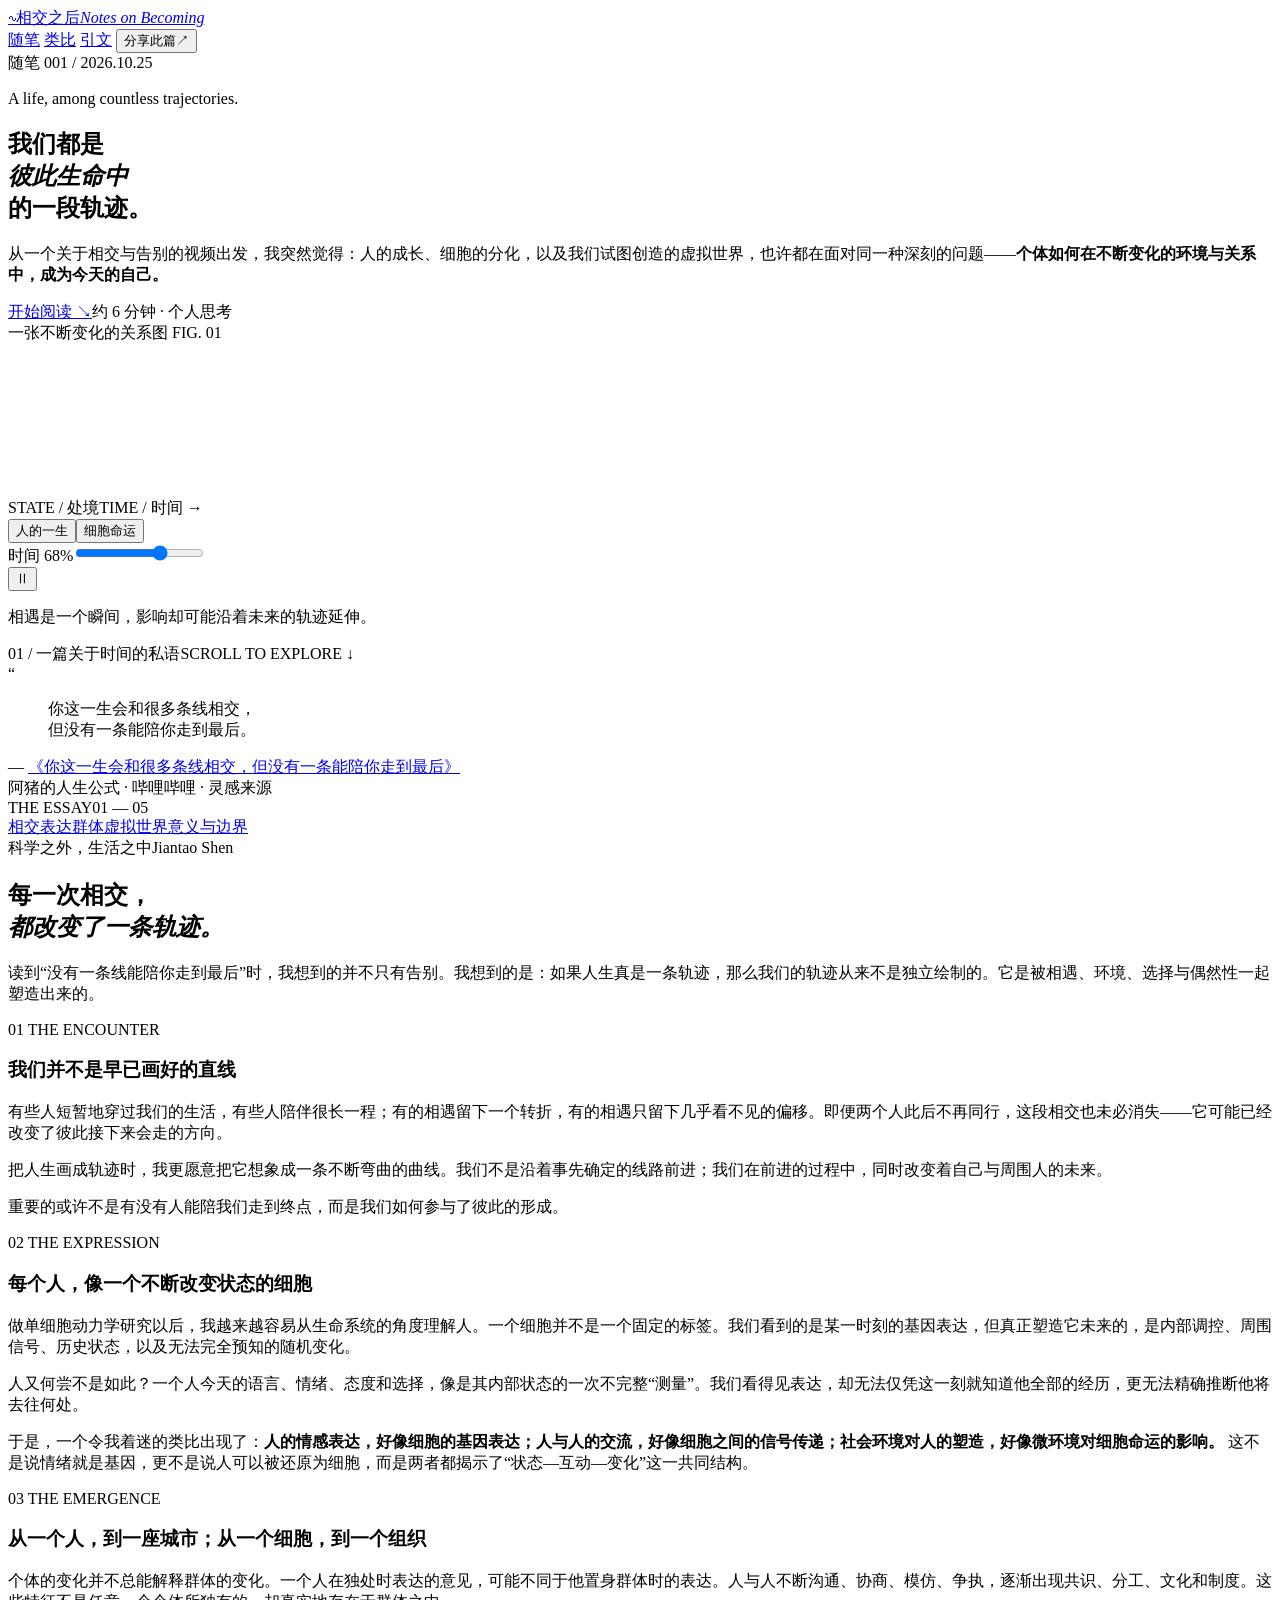
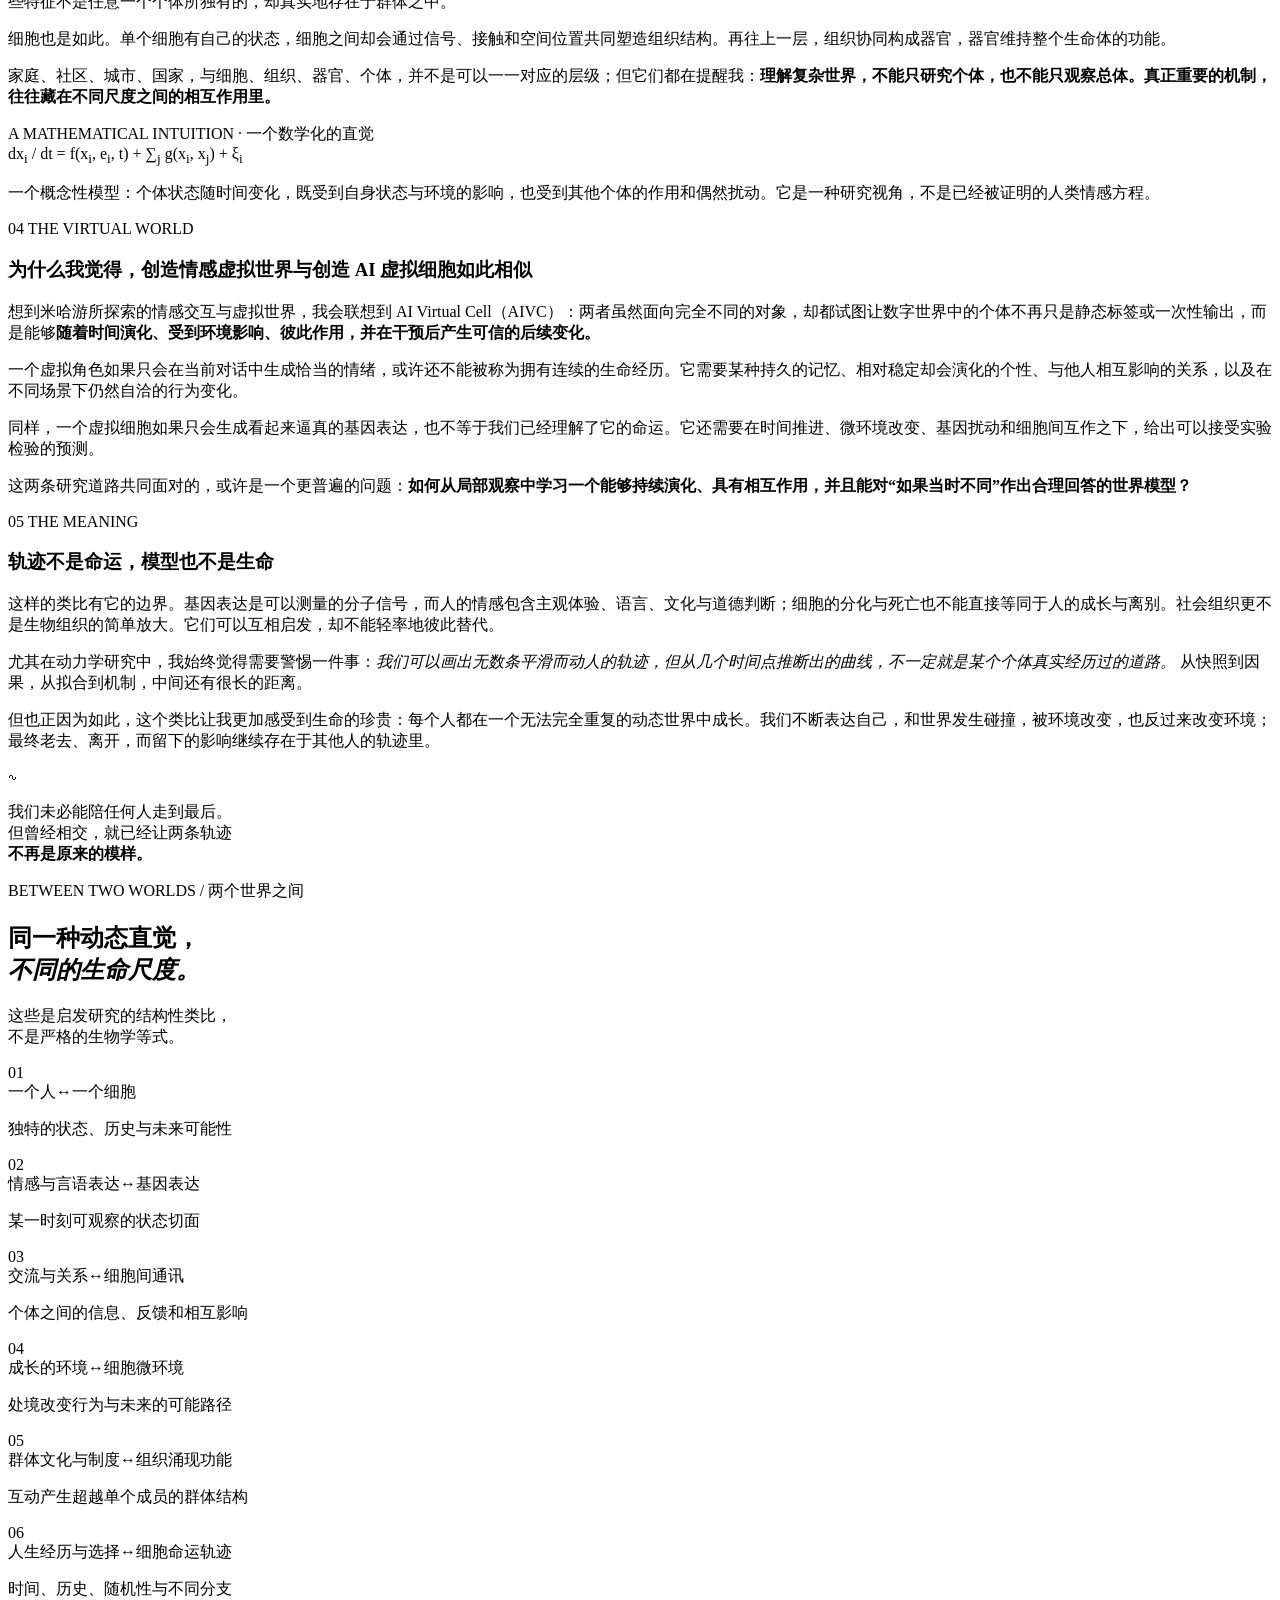
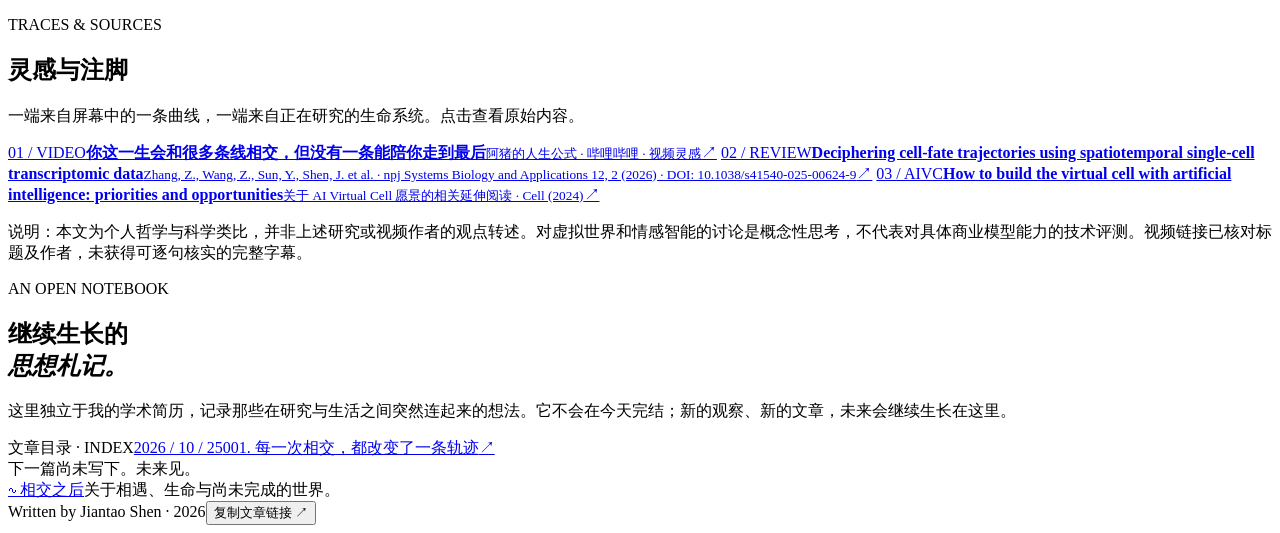
==== index.html @ cf273933 "Add index.html for the first Musings essay" ====
<!doctype html>
<html lang="zh-CN">
<head>
  <meta charset="utf-8">
  <meta name="viewport" content="width=device-width, initial-scale=1">
  <meta name="theme-color" content="#101b17">
  <meta name="description" content="一篇关于人生相遇、细胞命运、情感智能与动态世界的随笔。每个人都有自己的轨迹，而相遇会改变轨迹的方向。">
  <meta property="og:type" content="article">
  <meta property="og:title" content="相交之后｜每一次相遇，都改变了一条轨迹">
  <meta property="og:description" content="从细胞命运到人的相遇：关于动态系统、群体涌现和虚拟世界的一点遐想。">
  <meta property="og:url" content="https://jiantaoshen12.github.io/Musings/">
  <title>相交之后｜轨迹与万物</title>
  <link rel="stylesheet" href="./styles.css">
  <script src="./script.js" defer></script>
</head>
<body>
  <div class="progress" id="scrollProgress" aria-hidden="true"></div>
  <header class="site-header" id="top">
    <a class="wordmark" href="#top" aria-label="相交之后，返回首页"><span class="wordmark-icon">∿</span><span>相交之后</span><em>Notes on Becoming</em></a>
    <nav class="top-nav" aria-label="主导航">
      <a href="#essay">随笔</a>
      <a href="#connections">类比</a>
      <a href="#references">引文</a>
      <button class="share-button" id="shareTop" type="button"><span>分享此篇</span><span aria-hidden="true">↗</span></button>
    </nav>
  </header>

  <main>
    <section class="hero" aria-labelledby="hero-title">
      <div class="hero-grain" aria-hidden="true"></div>
      <div class="hero-copy">
        <div class="eyebrow"><span class="eyebrow-line"></span> 随笔 001 <span class="eyebrow-separator">/</span> 2026.10.25</div>
        <p class="hero-overline">A life, among countless trajectories.</p>
        <h1 id="hero-title">我们都是<br><i>彼此生命中</i><br>的一段轨迹。</h1>
        <p class="hero-intro">从一个关于相交与告别的视频出发，我突然觉得：人的成长、细胞的分化，以及我们试图创造的虚拟世界，也许都在面对同一种深刻的问题——<strong>个体如何在不断变化的环境与关系中，成为今天的自己。</strong></p>
        <div class="hero-actions"><a class="primary-link" href="#essay">开始阅读 <span aria-hidden="true">↘</span></a><span class="read-time">约 6 分钟 · 个人思考</span></div>
      </div>
      <div class="trajectory-panel">
        <div class="panel-caption"><span class="dot"></span> 一张不断变化的关系图 <span>FIG. 01</span></div>
        <canvas id="trajectoryCanvas" aria-label="多条随时间变化、交汇和分离的轨迹示意动画"></canvas>
        <div class="panel-overlay" aria-hidden="true"><span class="axis axis-y">STATE / 处境</span><span class="axis axis-x">TIME / 时间 →</span></div>
        <div class="panel-controls">
          <div class="mode-switch" role="group" aria-label="轨迹类比视角"><button class="mode active" type="button" data-mode="human" aria-pressed="true">人的一生</button><button class="mode" type="button" data-mode="cell" aria-pressed="false">细胞命运</button></div>
          <div class="scrubber"><label for="timeSlider">时间 <output id="timeOutput">68%</output></label><input id="timeSlider" type="range" min="0" max="100" value="68" aria-label="调整轨迹时间"></div>
          <button class="play-button" id="playButton" type="button" aria-label="暂停轨迹动画">Ⅱ</button>
        </div>
        <p class="viz-note" id="vizNote">相遇是一个瞬间，影响却可能沿着未来的轨迹延伸。</p>
      </div>
      <div class="hero-bottom"><span>01 / 一篇关于时间的私语</span><span>SCROLL TO EXPLORE <span aria-hidden="true">↓</span></span></div>
    </section>

    <section class="quote-band" aria-label="灵感引言">
      <span class="quote-mark">“</span>
      <blockquote>你这一生会和很多条线相交，<br>但没有一条能陪你走到最后。</blockquote>
      <div class="quote-credit">— <a href="https://www.bilibili.com/video/BV1BFnc69Edn/" target="_blank" rel="noopener noreferrer">《你这一生会和很多条线相交，但没有一条能陪你走到最后》</a><br><span>阿猪的人生公式 · 哔哩哔哩 · 灵感来源</span></div>
    </section>

    <article id="essay" class="essay section-shell">
      <aside class="article-sidebar"><div class="side-rule"></div><span class="side-label">THE ESSAY</span><span class="side-num">01 — 05</span><div class="side-links"><a href="#part1">相交</a><a href="#part2">表达</a><a href="#part3">群体</a><a href="#part4">虚拟世界</a><a href="#part5">意义与边界</a></div></aside>
      <div class="article-content">
        <div class="article-meta"><span>科学之外，生活之中</span><span>Jiantao Shen</span></div>
        <h2>每一次相交，<br><em>都改变了一条轨迹。</em></h2>
        <p class="lead">读到“没有一条线能陪你走到最后”时，我想到的并不只有告别。我想到的是：如果人生真是一条轨迹，那么我们的轨迹从来不是独立绘制的。它是被相遇、环境、选择与偶然性一起塑造出来的。</p>

        <section id="part1" class="essay-part">
          <div class="part-index">01 <span>THE ENCOUNTER</span></div>
          <h3>我们并不是早已画好的直线</h3>
          <p>有些人短暂地穿过我们的生活，有些人陪伴很长一程；有的相遇留下一个转折，有的相遇只留下几乎看不见的偏移。即便两个人此后不再同行，这段相交也未必消失——它可能已经改变了彼此接下来会走的方向。</p>
          <p>把人生画成轨迹时，我更愿意把它想象成一条不断弯曲的曲线。我们不是沿着事先确定的线路前进；我们在前进的过程中，同时改变着自己与周围人的未来。</p>
          <p class="pullquote">重要的或许不是有没有人能陪我们走到终点，而是我们如何参与了彼此的形成。</p>
        </section>

        <section id="part2" class="essay-part">
          <div class="part-index">02 <span>THE EXPRESSION</span></div>
          <h3>每个人，像一个不断改变状态的细胞</h3>
          <p>做单细胞动力学研究以后，我越来越容易从生命系统的角度理解人。一个细胞并不是一个固定的标签。我们看到的是某一时刻的基因表达，但真正塑造它未来的，是内部调控、周围信号、历史状态，以及无法完全预知的随机变化。</p>
          <p>人又何尝不是如此？一个人今天的语言、情绪、态度和选择，像是其内部状态的一次不完整“测量”。我们看得见表达，却无法仅凭这一刻就知道他全部的经历，更无法精确推断他将去往何处。</p>
          <p>于是，一个令我着迷的类比出现了：<strong>人的情感表达，好像细胞的基因表达；人与人的交流，好像细胞之间的信号传递；社会环境对人的塑造，好像微环境对细胞命运的影响。</strong> 这不是说情绪就是基因，更不是说人可以被还原为细胞，而是两者都揭示了“状态—互动—变化”这一共同结构。</p>
        </section>

        <section id="part3" class="essay-part">
          <div class="part-index">03 <span>THE EMERGENCE</span></div>
          <h3>从一个人，到一座城市；从一个细胞，到一个组织</h3>
          <p>个体的变化并不总能解释群体的变化。一个人在独处时表达的意见，可能不同于他置身群体时的表达。人与人不断沟通、协商、模仿、争执，逐渐出现共识、分工、文化和制度。这些特征不是任意一个个体所独有的，却真实地存在于群体之中。</p>
          <p>细胞也是如此。单个细胞有自己的状态，细胞之间却会通过信号、接触和空间位置共同塑造组织结构。再往上一层，组织协同构成器官，器官维持整个生命体的功能。</p>
          <p>家庭、社区、城市、国家，与细胞、组织、器官、个体，并不是可以一一对应的层级；但它们都在提醒我：<strong>理解复杂世界，不能只研究个体，也不能只观察总体。真正重要的机制，往往藏在不同尺度之间的相互作用里。</strong></p>
        </section>

        <div class="theory-card"><span class="theory-kicker">A MATHEMATICAL INTUITION · 一个数学化的直觉</span><div class="formula">d<span class="formula-italic">x</span><sub>i</sub> / d<span class="formula-italic">t</span> = <span class="f-green">f</span>(<span class="formula-italic">x</span><sub>i</sub>, <span class="formula-italic">e</span><sub>i</sub>, t) + ∑<sub>j</sub> <span class="f-blue">g</span>(<span class="formula-italic">x</span><sub>i</sub>, <span class="formula-italic">x</span><sub>j</sub>) + ξ<sub>i</sub></div><p>一个概念性模型：个体状态随时间变化，既受到自身状态与环境的影响，也受到其他个体的作用和偶然扰动。它是一种研究视角，不是已经被证明的人类情感方程。</p></div>

        <section id="part4" class="essay-part">
          <div class="part-index">04 <span>THE VIRTUAL WORLD</span></div>
          <h3>为什么我觉得，创造情感虚拟世界与创造 AI 虚拟细胞如此相似</h3>
          <p>想到米哈游所探索的情感交互与虚拟世界，我会联想到 AI Virtual Cell（AIVC）：两者虽然面向完全不同的对象，却都试图让数字世界中的个体不再只是静态标签或一次性输出，而是能够<strong>随着时间演化、受到环境影响、彼此作用，并在干预后产生可信的后续变化。</strong></p>
          <p>一个虚拟角色如果只会在当前对话中生成恰当的情绪，或许还不能被称为拥有连续的生命经历。它需要某种持久的记忆、相对稳定却会演化的个性、与他人相互影响的关系，以及在不同场景下仍然自洽的行为变化。</p>
          <p>同样，一个虚拟细胞如果只会生成看起来逼真的基因表达，也不等于我们已经理解了它的命运。它还需要在时间推进、微环境改变、基因扰动和细胞间互作之下，给出可以接受实验检验的预测。</p>
          <p>这两条研究道路共同面对的，或许是一个更普遍的问题：<strong>如何从局部观察中学习一个能够持续演化、具有相互作用，并且能对“如果当时不同”作出合理回答的世界模型？</strong></p>
        </section>

        <section id="part5" class="essay-part">
          <div class="part-index">05 <span>THE MEANING</span></div>
          <h3>轨迹不是命运，模型也不是生命</h3>
          <p>这样的类比有它的边界。基因表达是可以测量的分子信号，而人的情感包含主观体验、语言、文化与道德判断；细胞的分化与死亡也不能直接等同于人的成长与离别。社会组织更不是生物组织的简单放大。它们可以互相启发，却不能轻率地彼此替代。</p>
          <p>尤其在动力学研究中，我始终觉得需要警惕一件事：<em>我们可以画出无数条平滑而动人的轨迹，但从几个时间点推断出的曲线，不一定就是某个个体真实经历过的道路。</em> 从快照到因果，从拟合到机制，中间还有很长的距离。</p>
          <p>但也正因为如此，这个类比让我更加感受到生命的珍贵：每个人都在一个无法完全重复的动态世界中成长。我们不断表达自己，和世界发生碰撞，被环境改变，也反过来改变环境；最终老去、离开，而留下的影响继续存在于其他人的轨迹里。</p>
          <div class="ending"><span class="ending-mark">∿</span><p>我们未必能陪任何人走到最后。<br>但曾经相交，就已经让两条轨迹<br><strong>不再是原来的模样。</strong></p></div>
        </section>
      </div>
    </article>

    <section class="connections-section" id="connections">
      <div class="section-shell">
        <div class="section-heading"><div><span class="section-kicker">BETWEEN TWO WORLDS / 两个世界之间</span><h2>同一种动态直觉，<br><em>不同的生命尺度。</em></h2></div><p>这些是启发研究的结构性类比，<br>不是严格的生物学等式。</p></div>
        <div class="comparison-grid" role="list">
          <div class="comparison-card" role="listitem"><span class="comp-num">01</span><div class="comp-pair"><span>一个人</span><span class="pair-symbol">↔</span><span>一个细胞</span></div><p>独特的状态、历史与未来可能性</p></div>
          <div class="comparison-card" role="listitem"><span class="comp-num">02</span><div class="comp-pair"><span>情感与言语表达</span><span class="pair-symbol">↔</span><span>基因表达</span></div><p>某一时刻可观察的状态切面</p></div>
          <div class="comparison-card" role="listitem"><span class="comp-num">03</span><div class="comp-pair"><span>交流与关系</span><span class="pair-symbol">↔</span><span>细胞间通讯</span></div><p>个体之间的信息、反馈和相互影响</p></div>
          <div class="comparison-card" role="listitem"><span class="comp-num">04</span><div class="comp-pair"><span>成长的环境</span><span class="pair-symbol">↔</span><span>细胞微环境</span></div><p>处境改变行为与未来的可能路径</p></div>
          <div class="comparison-card" role="listitem"><span class="comp-num">05</span><div class="comp-pair"><span>群体文化与制度</span><span class="pair-symbol">↔</span><span>组织涌现功能</span></div><p>互动产生超越单个成员的群体结构</p></div>
          <div class="comparison-card" role="listitem"><span class="comp-num">06</span><div class="comp-pair"><span>人生经历与选择</span><span class="pair-symbol">↔</span><span>细胞命运轨迹</span></div><p>时间、历史、随机性与不同分支</p></div>
        </div>
      </div>
    </section>

    <section id="references" class="references section-shell">
      <div class="references-header"><span class="section-kicker">TRACES & SOURCES</span><h2>灵感与注脚</h2><p>一端来自屏幕中的一条曲线，一端来自正在研究的生命系统。点击查看原始内容。</p></div>
      <div class="reference-list">
        <a class="reference-row" href="https://www.bilibili.com/video/BV1BFnc69Edn/" target="_blank" rel="noopener noreferrer"><span class="ref-index">01 / VIDEO</span><span class="ref-text"><strong>你这一生会和很多条线相交，但没有一条能陪你走到最后</strong><small>阿猪的人生公式 · 哔哩哔哩 · 视频灵感</small></span><span class="ref-arrow">↗</span></a>
        <a class="reference-row" href="https://doi.org/10.1038/s41540-025-00624-9" target="_blank" rel="noopener noreferrer"><span class="ref-index">02 / REVIEW</span><span class="ref-text"><strong>Deciphering cell-fate trajectories using spatiotemporal single-cell transcriptomic data</strong><small>Zhang, Z., Wang, Z., Sun, Y., Shen, J. et al. · npj Systems Biology and Applications 12, 2 (2026) · DOI: 10.1038/s41540-025-00624-9</small></span><span class="ref-arrow">↗</span></a>
        <a class="reference-row" href="https://doi.org/10.1016/j.cell.2024.11.015" target="_blank" rel="noopener noreferrer"><span class="ref-index">03 / AIVC</span><span class="ref-text"><strong>How to build the virtual cell with artificial intelligence: priorities and opportunities</strong><small>关于 AI Virtual Cell 愿景的相关延伸阅读 · Cell (2024)</small></span><span class="ref-arrow">↗</span></a>
      </div>
      <p class="citation-note">说明：本文为个人哲学与科学类比，并非上述研究或视频作者的观点转述。对虚拟世界和情感智能的讨论是概念性思考，不代表对具体商业模型能力的技术评测。视频链接已核对标题及作者，未获得可逐句核实的完整字幕。</p>
    </section>

    <section class="journal section-shell" id="journal">
      <div><span class="section-kicker">AN OPEN NOTEBOOK</span><h2>继续生长的<br><em>思想札记。</em></h2><p>这里独立于我的学术简历，记录那些在研究与生活之间突然连起来的想法。它不会在今天完结；新的观察、新的文章，未来会继续生长在这里。</p></div>
      <div class="journal-list"><span class="journal-caption">文章目录 · INDEX</span><a class="journal-entry" href="#essay"><span class="journal-date">2026 / 10 / 25</span><span class="journal-title">001. 每一次相交，都改变了一条轨迹</span><span aria-hidden="true">↗</span></a><div class="journal-next"><span>下一篇</span><span>尚未写下。未来见。</span></div></div>
    </section>
  </main>

  <footer class="site-footer"><a class="footer-brand" href="#top">∿ 相交之后</a><span>关于相遇、生命与尚未完成的世界。</span><div><span>Written by Jiantao Shen · 2026</span><button type="button" id="shareBottom">复制文章链接 ↗</button></div></footer>
  <div class="toast" id="toast" role="status" aria-live="polite"></div>
</body>
</html>
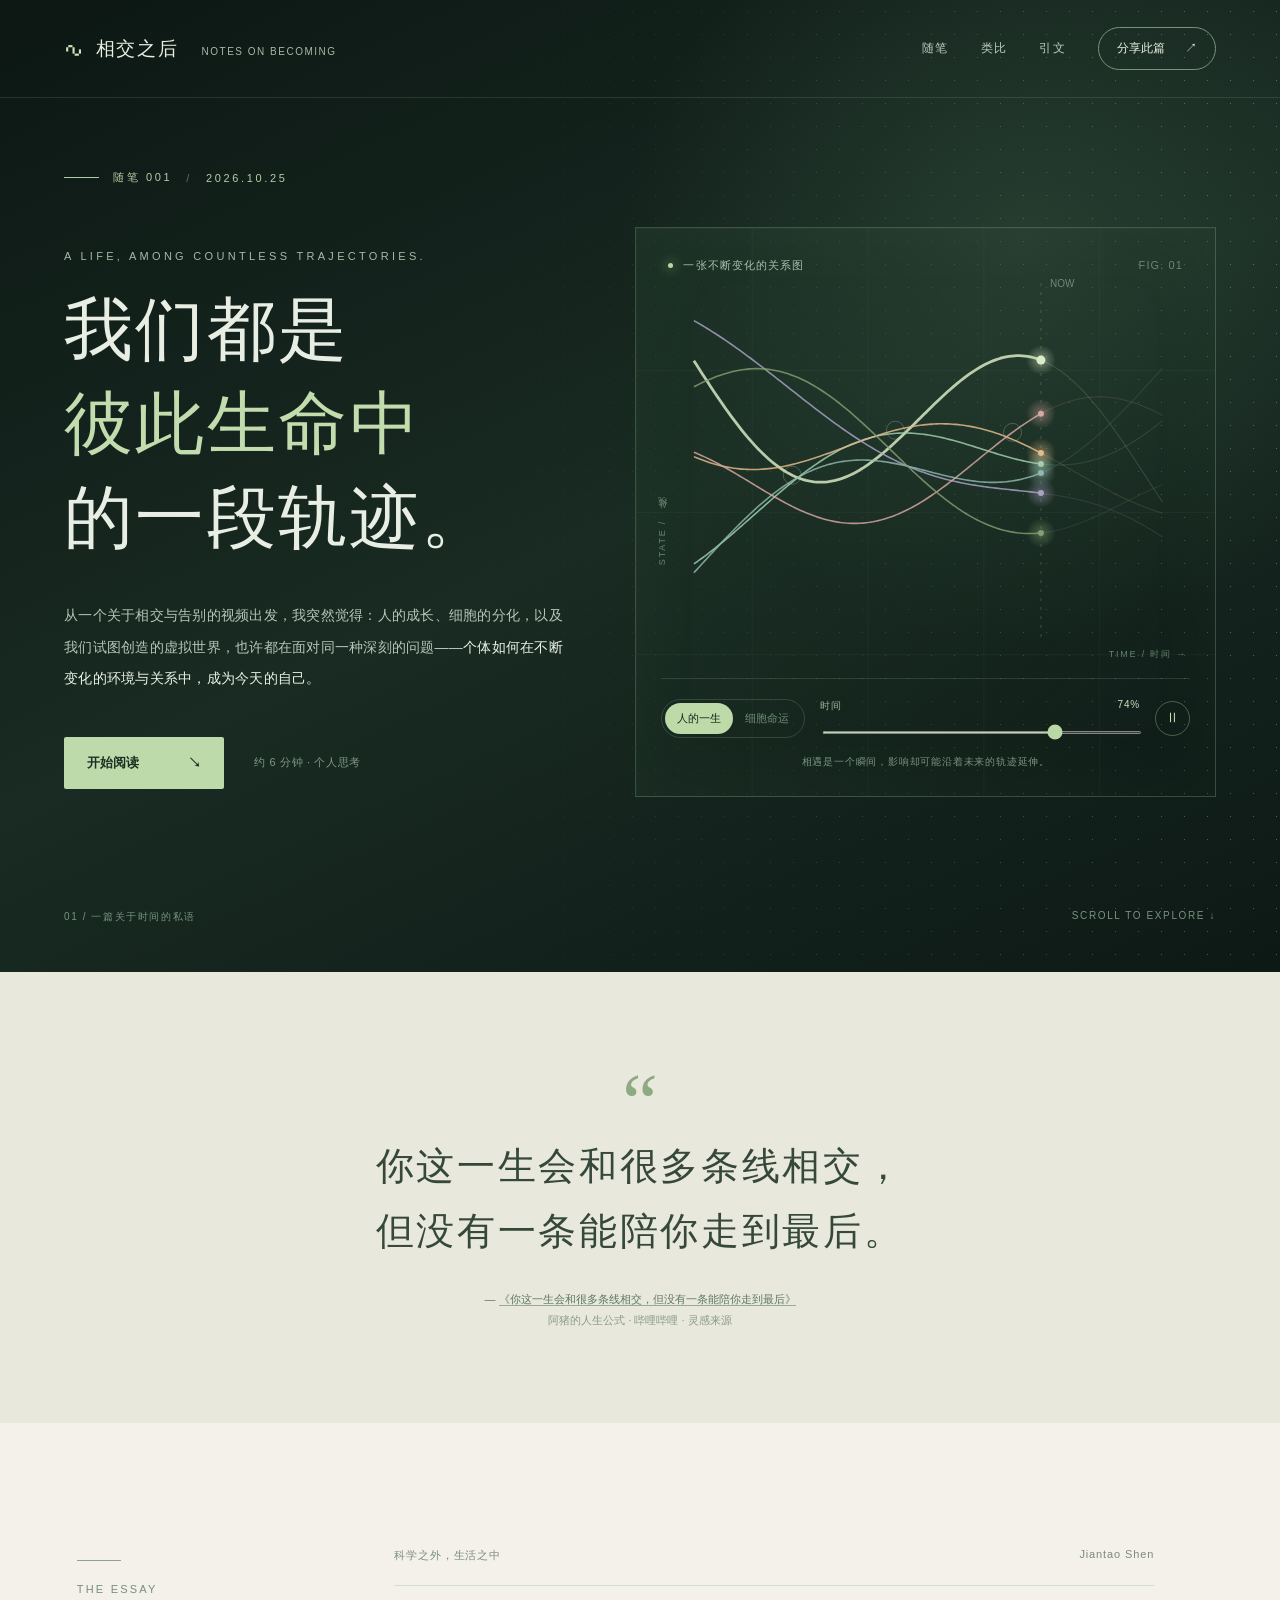
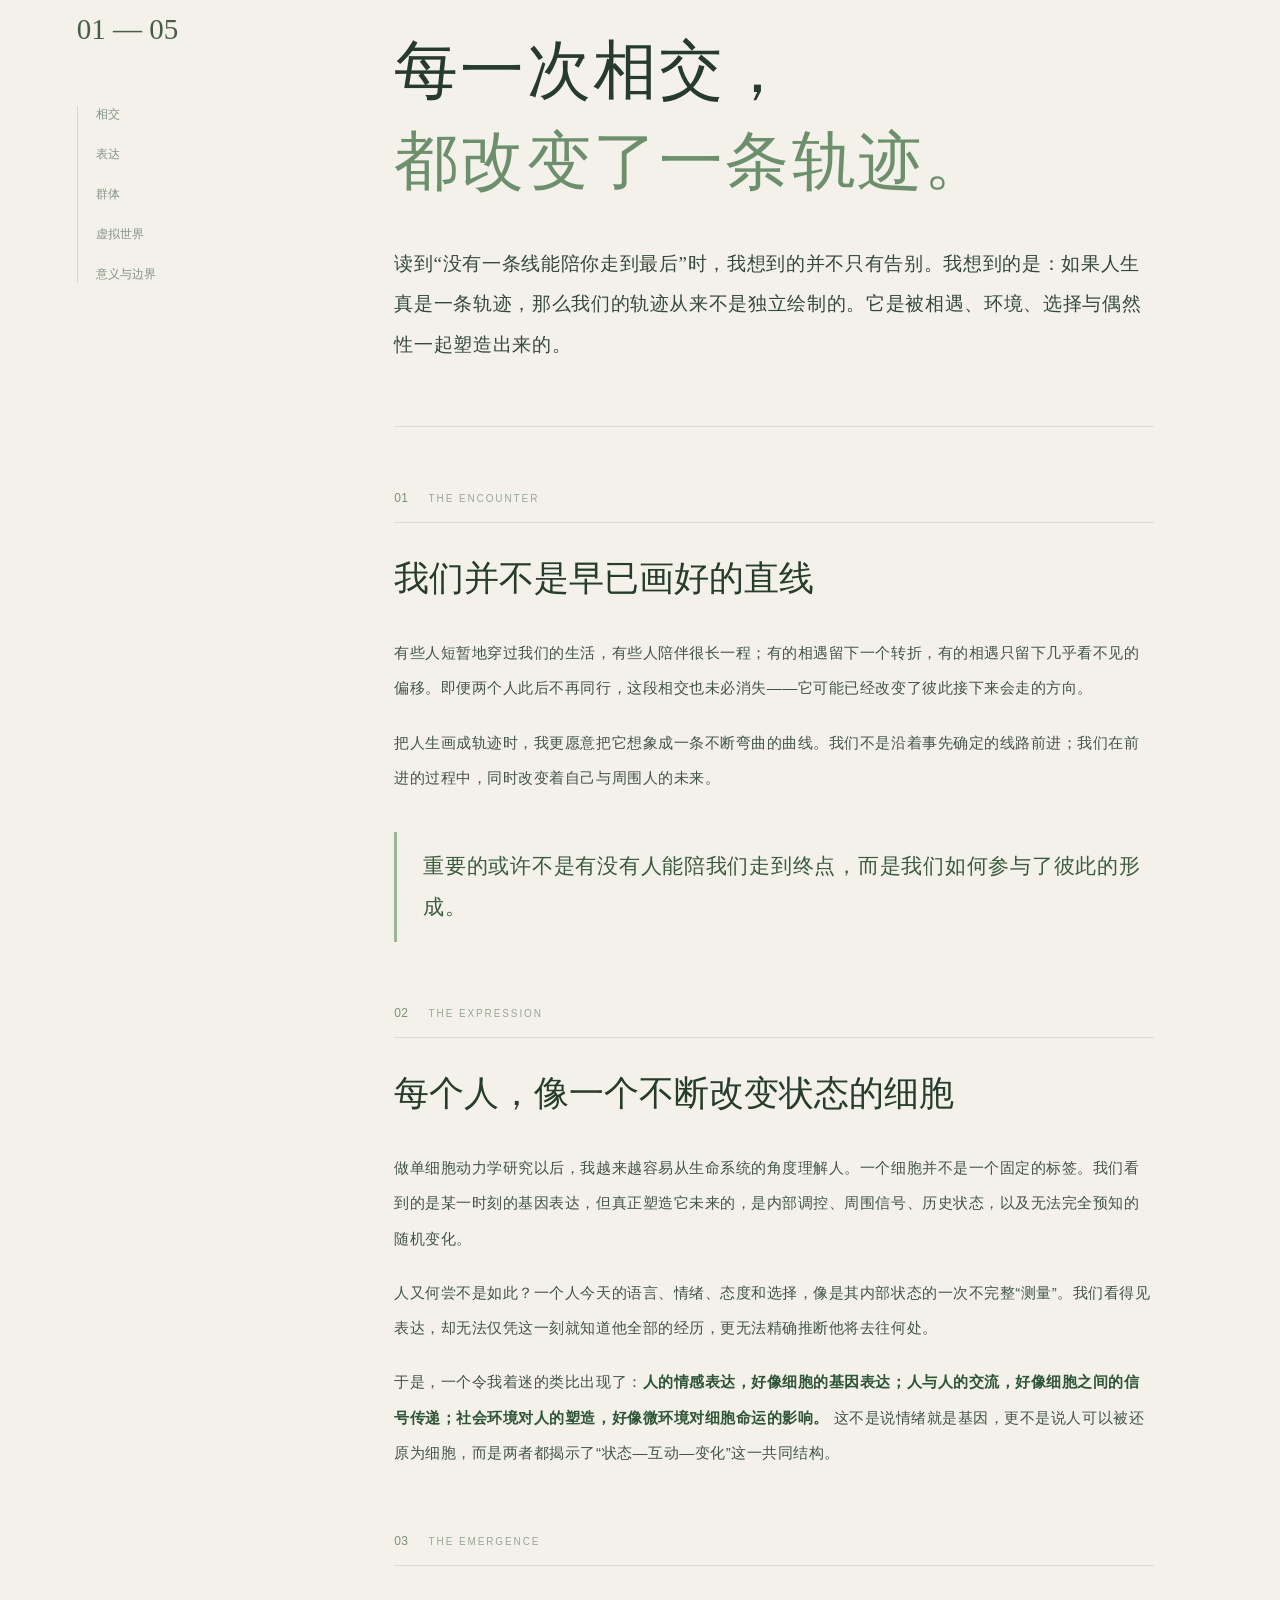
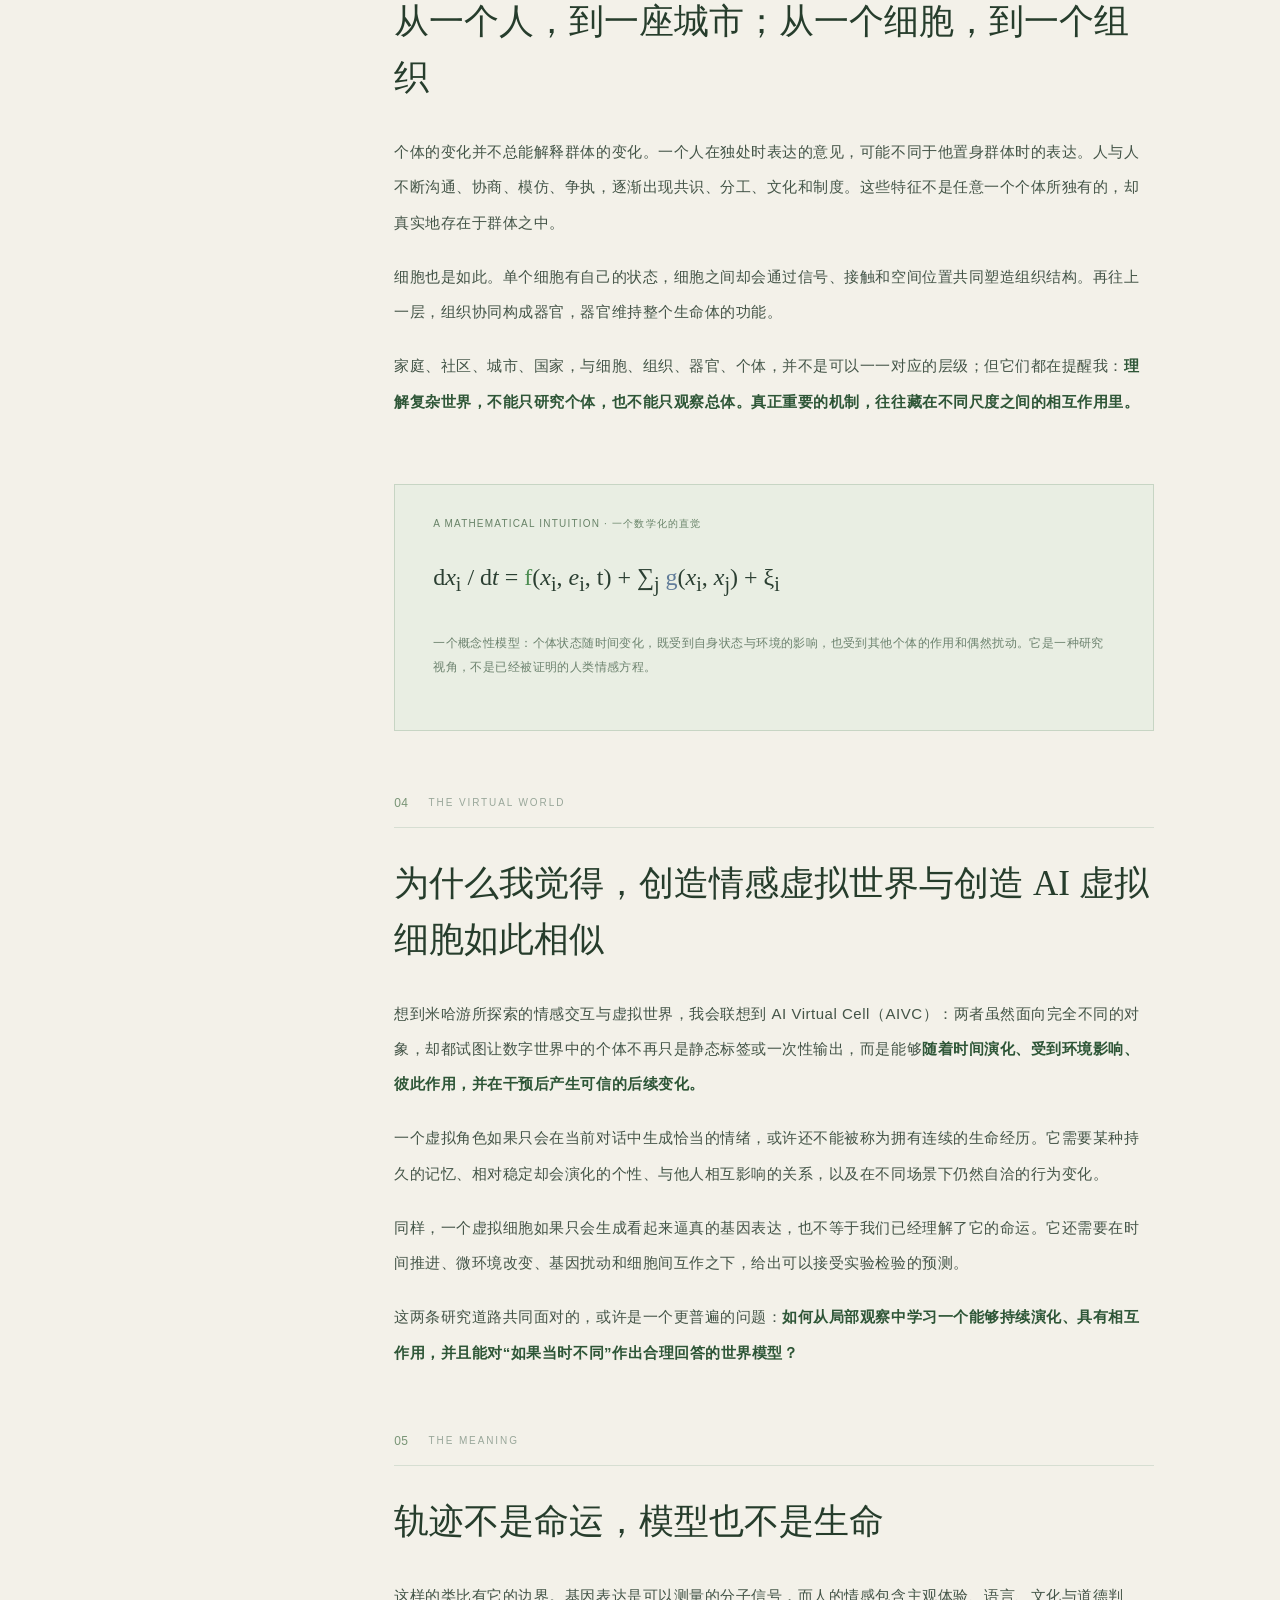
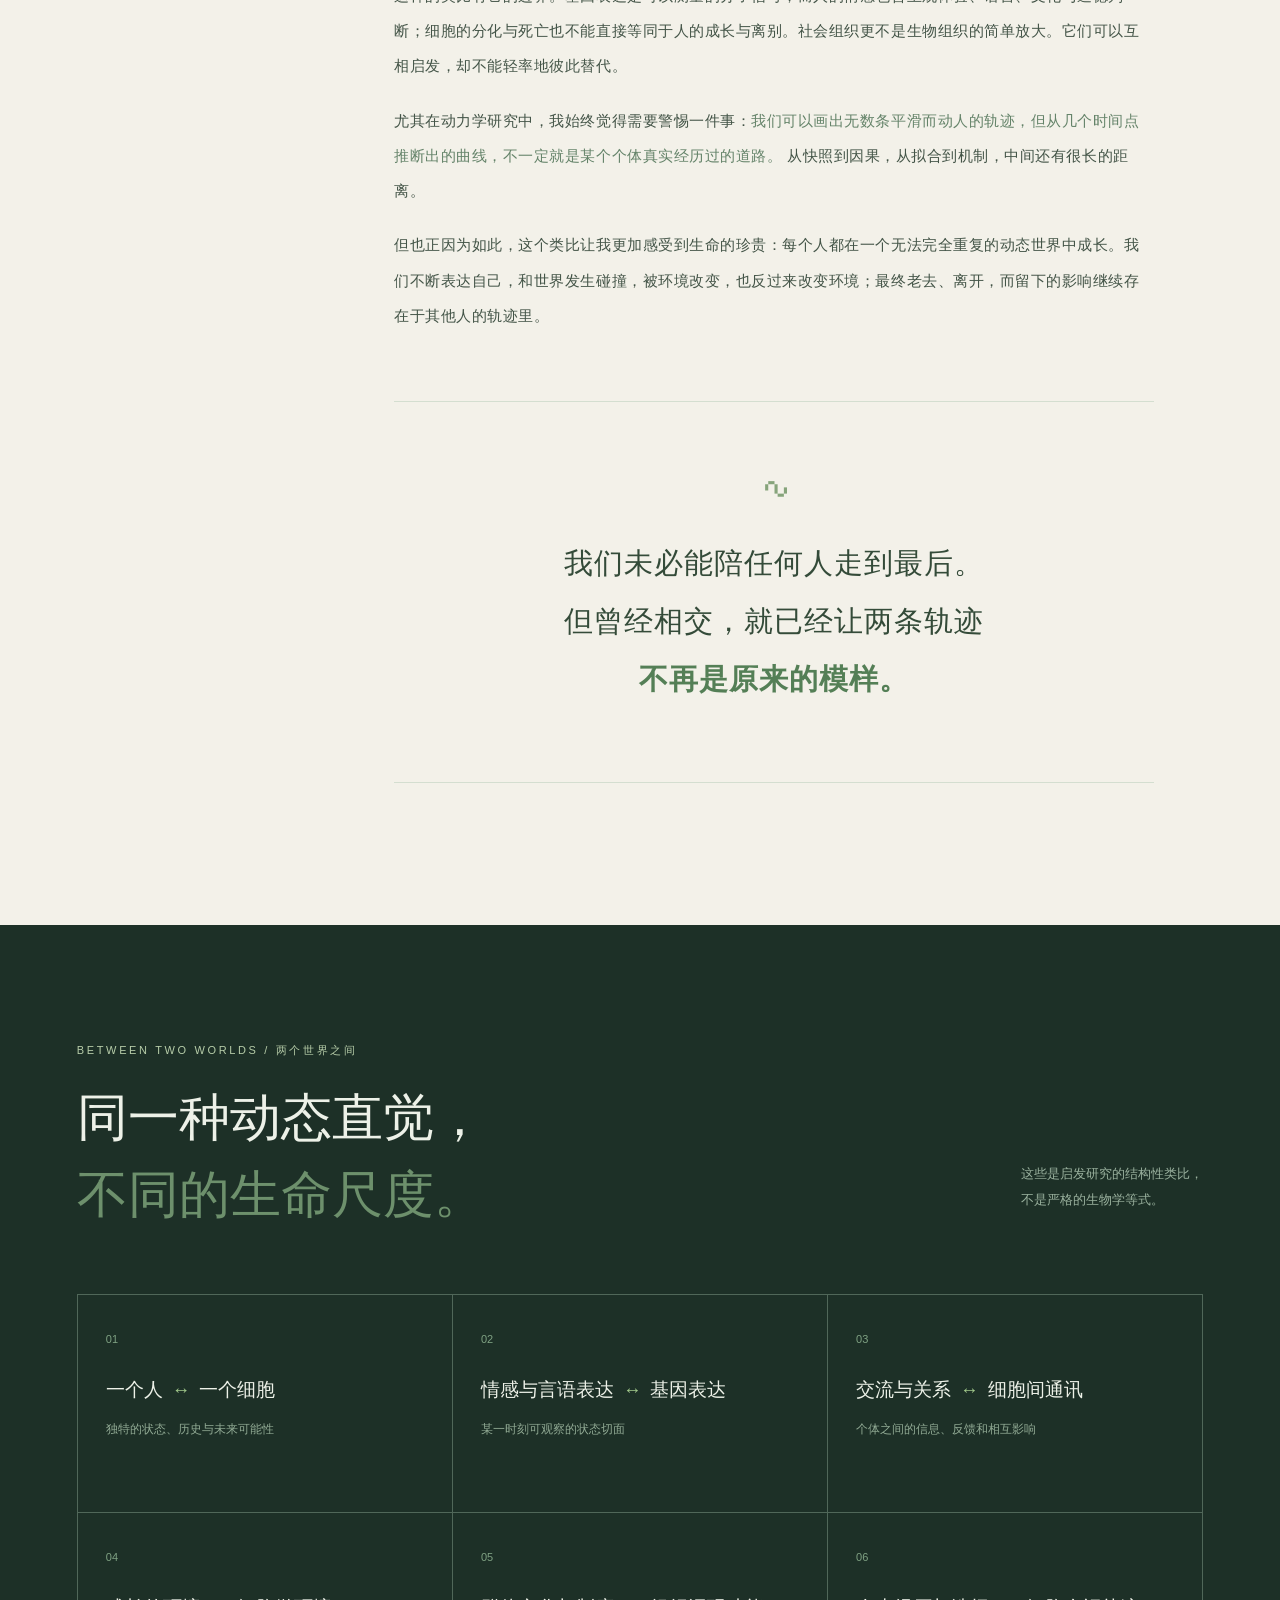
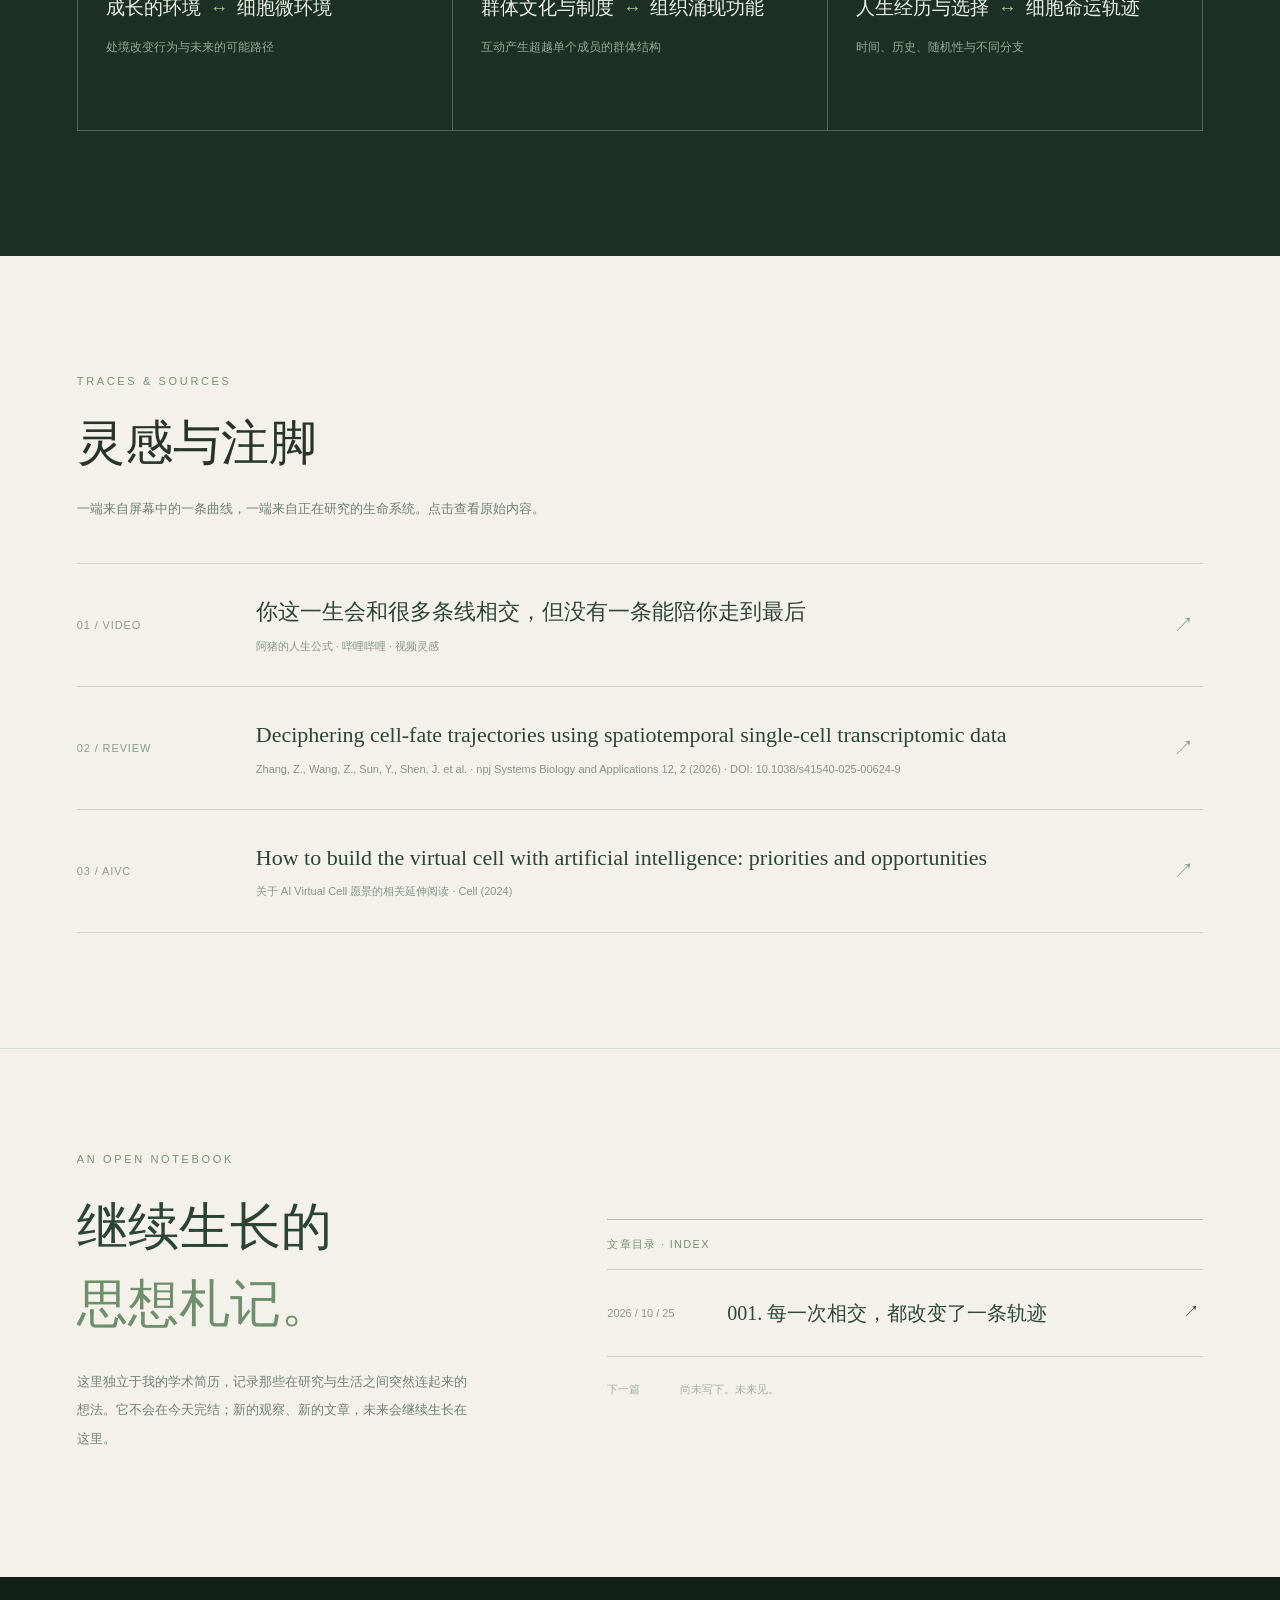
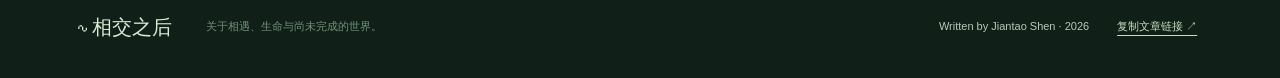
==== commit bf20c066: "Update index.html" ====
--- a/index.html
+++ b/index.html
@@ -129,7 +129,6 @@
         <a class="reference-row" href="https://doi.org/10.1038/s41540-025-00624-9" target="_blank" rel="noopener noreferrer"><span class="ref-index">02 / REVIEW</span><span class="ref-text"><strong>Deciphering cell-fate trajectories using spatiotemporal single-cell transcriptomic data</strong><small>Zhang, Z., Wang, Z., Sun, Y., Shen, J. et al. · npj Systems Biology and Applications 12, 2 (2026) · DOI: 10.1038/s41540-025-00624-9</small></span><span class="ref-arrow">↗</span></a>
         <a class="reference-row" href="https://doi.org/10.1016/j.cell.2024.11.015" target="_blank" rel="noopener noreferrer"><span class="ref-index">03 / AIVC</span><span class="ref-text"><strong>How to build the virtual cell with artificial intelligence: priorities and opportunities</strong><small>关于 AI Virtual Cell 愿景的相关延伸阅读 · Cell (2024)</small></span><span class="ref-arrow">↗</span></a>
       </div>
-      <p class="citation-note">说明：本文为个人哲学与科学类比，并非上述研究或视频作者的观点转述。对虚拟世界和情感智能的讨论是概念性思考，不代表对具体商业模型能力的技术评测。视频链接已核对标题及作者，未获得可逐句核实的完整字幕。</p>
     </section>
 
     <section class="journal section-shell" id="journal">
--- a/styles.css
+++ b/styles.css
@@ -0,0 +1 @@
+:root{--bg:#101b17;--forest:#192d25;--forest2:#243a30;--pale:#e8eee3;--paper:#f3f1e9;--ink:#26342c;--muted:#8b9a8b;--lime:#bbd9a5;--green:#6f8f6b;--line:rgba(215,229,209,.19);--serif:"Noto Serif SC","Songti SC","Source Han Serif SC",STSong,Georgia,serif;--sans:Inter,"PingFang SC","Microsoft YaHei",Arial,sans-serif}*{box-sizing:border-box}html{scroll-behavior:smooth}body{margin:0;background:var(--paper);color:var(--ink);font-family:var(--sans);-webkit-font-smoothing:antialiased}button,a,input{touch-action:manipulation}a{color:inherit;text-decoration:none}button{font:inherit;cursor:pointer}button:focus-visible,a:focus-visible,input:focus-visible{outline:2px solid #9ed491;outline-offset:4px}::selection{background:#9eba8e;color:#152119}.progress{position:fixed;height:3px;width:0;top:0;left:0;z-index:100;background:#b6d89e;transition:width .08s linear}.site-header{position:absolute;z-index:20;left:0;right:0;top:0;display:flex;justify-content:space-between;align-items:center;height:98px;padding:0 clamp(28px,5vw,92px);color:#e8eee3;border-bottom:1px solid rgba(220,238,215,.12)}.wordmark{display:flex;align-items:baseline;gap:13px;font-family:var(--serif);font-size:19px;letter-spacing:.09em;white-space:nowrap}.wordmark-icon{font-size:34px;line-height:0;color:#d0e5bb;transform:translateY(5px)}.wordmark em{font:normal 10px var(--sans);color:#a4b9a7;letter-spacing:.15em;text-transform:uppercase;margin-left:10px}.top-nav{display:flex;align-items:center;gap:32px;font-size:12px;letter-spacing:.11em;color:#bccdc0}.top-nav a:hover{color:white}.share-button{border:1px solid #78947c;border-radius:25px;background:none;color:#e6f1df;padding:12px 18px;display:flex;align-items:center;gap:20px;font-size:12px;transition:.2s}.share-button:hover{background:#d7e5cf;color:#1b2c20}.hero{background:radial-gradient(circle at 80% 25%,rgba(75,112,85,.29),transparent 32%),linear-gradient(155deg,#0c1713,#192b23 52%,#0d1915);color:var(--pale);min-height:860px;display:grid;grid-template-columns:minmax(450px,47%) minmax(450px,53%);position:relative;overflow:hidden;padding:170px clamp(28px,5vw,92px) 118px;gap:30px}.hero-grain{pointer-events:none;position:absolute;inset:0;opacity:.34;background-image:radial-gradient(#d6e4c8 0.4px,transparent .5px);background-size:23px 23px;mask-image:linear-gradient(to right,transparent 30%,black)}.hero-copy{position:relative;z-index:2;align-self:center;padding:0 20px 65px 0}.eyebrow,.section-kicker{font-size:11px;letter-spacing:.24em;color:#b7cda9;text-transform:uppercase}.eyebrow{display:flex;align-items:center;gap:14px}.eyebrow-line{height:1px;width:35px;background:#accba5}.eyebrow-separator{color:#587560}.hero-overline{color:#a6baa7;font-size:11px;letter-spacing:.3em;text-transform:uppercase;margin-top:65px;margin-bottom:21px}.hero h1{font-family:var(--serif);font-weight:400;line-height:1.36;letter-spacing:.035em;font-size:clamp(43px,5.4vw,86px);margin:0}.hero h1 i{font-style:normal;color:#c2dcae}.hero-intro{max-width:510px;color:#b5c7b8;line-height:2.25;font-size:14px;letter-spacing:.018em;margin-top:35px}.hero-intro strong{font-weight:500;color:#ecf3e8}.hero-actions{display:flex;align-items:center;gap:30px;margin-top:42px}.primary-link{font-size:13px;background:#bddaaa;color:#1d3024;border-radius:2px;padding:17px 23px;min-width:160px;display:flex;justify-content:space-between;gap:22px;font-weight:600;transition:.2s}.primary-link:hover{background:#e1edcf}.read-time{font-size:11px;color:#809985;letter-spacing:.06em}.trajectory-panel{align-self:center;position:relative;z-index:2;border:1px solid rgba(193,221,189,.22);height:570px;min-width:0;background:linear-gradient(130deg,rgba(47,77,56,.23),rgba(4,12,9,.12));box-shadow:inset 0 0 80px rgba(131,165,131,.055);overflow:hidden}.trajectory-panel:before{content:"";position:absolute;inset:0;pointer-events:none;background:linear-gradient(to bottom,rgba(154,191,148,.05) 1px,transparent 1px),linear-gradient(to right,rgba(154,191,148,.045) 1px,transparent 1px);background-size:100% 25%,20% 100%}.panel-caption{position:absolute;top:30px;left:32px;right:32px;display:flex;align-items:center;gap:10px;font-size:11px;letter-spacing:.1em;color:#a9c0ae}.panel-caption>span:last-child{margin-left:auto;color:#698874}.dot{width:5px;height:5px;border-radius:100%;background:#b8d99a;box-shadow:0 0 12px #b8d99a}.trajectory-panel canvas{width:100%;height:100%;display:block}.panel-overlay{position:absolute;pointer-events:none;inset:0;font:9px var(--sans);letter-spacing:.2em;color:#668371}.axis{position:absolute}.axis-y{left:20px;top:50%;writing-mode:vertical-rl;transform:rotate(180deg)}.axis-x{right:28px;bottom:135px}.panel-controls{display:flex;align-items:center;gap:15px;position:absolute;left:25px;right:25px;bottom:58px;padding-top:20px;border-top:1px solid rgba(178,212,168,.16)}.mode-switch{display:flex;padding:3px;border:1px solid rgba(144,175,145,.24);border-radius:20px;flex-shrink:0}.mode{padding:8px 12px;border-radius:20px;border:0;background:transparent;color:#718e79;font-size:11px;white-space:nowrap}.mode.active{background:#bddaa8;color:#17251c}.scrubber{flex:1;min-width:70px}.scrubber label{display:flex;justify-content:space-between;gap:5px;font-size:10px;color:#9ab49c;letter-spacing:.08em;margin-bottom:7px}.scrubber output{color:#cfe2c2;font-variant-numeric:tabular-nums}.scrubber input{width:100%;height:3px;accent-color:#bad8a6;cursor:pointer}.play-button{background:none;border:1px solid rgba(162,192,161,.4);border-radius:50%;width:35px;height:35px;flex-shrink:0;color:#c6dfb5;font-size:13px}.viz-note{position:absolute;bottom:17px;left:26px;right:26px;font-size:10px;letter-spacing:.08em;color:#789581;text-align:center}.hero-bottom{position:absolute;bottom:48px;left:clamp(28px,5vw,92px);right:clamp(28px,5vw,92px);display:flex;justify-content:space-between;color:#789380;font-size:10px;letter-spacing:.16em}.quote-band{background:#e8e9dc;text-align:center;padding:90px 25px 92px;position:relative}.quote-mark{font-family:Georgia,serif;color:#8cab80;font-size:80px;line-height:1;display:block;height:50px}.quote-band blockquote{font:normal clamp(25px,3vw,40px)/1.7 var(--serif);margin:22px auto 25px;letter-spacing:.07em;color:#35483a}.quote-credit{font-size:11px;color:#5f7764;line-height:1.9}.quote-credit a{border-bottom:1px solid #98aa99}.quote-credit span{color:#8b9b87}.section-shell{max-width:1440px;margin:auto;padding-left:clamp(28px,6vw,105px);padding-right:clamp(28px,6vw,105px)}.essay{display:grid;grid-template-columns:215px minmax(0,760px);gap:clamp(50px,8vw,140px);padding-top:125px;padding-bottom:142px}.article-sidebar{position:relative;padding-top:12px}.side-rule{height:1px;background:#90a58f;width:44px;margin-bottom:22px}.side-label{display:block;font:11px var(--sans);letter-spacing:.2em;color:#779079}.side-num{display:block;font:29px var(--serif);margin-top:18px;color:#475c49}.side-links{position:sticky;top:85px;margin-top:60px;display:flex;flex-direction:column;gap:23px;border-left:1px solid #d1d9cd;padding-left:18px}.side-links a{font-size:12px;color:#849385;transition:color .2s}.side-links a:hover{color:#2e5539}.article-meta{display:flex;justify-content:space-between;border-bottom:1px solid #d3dcd0;padding-bottom:22px;color:#7b8c7c;font-size:11px;letter-spacing:.08em}.article-content h2{font:normal clamp(40px,5vw,65px)/1.42 var(--serif);letter-spacing:.035em;margin:40px 0 36px;color:#263b2d}.article-content h2 em,.section-heading h2 em,.journal h2 em{font-style:normal;color:#6d906c}.article-content p{font-size:15px;line-height:2.35;color:#435447;letter-spacing:.035em;margin:19px 0}.article-content .lead{font-size:19px;line-height:2.15;color:#35493b;padding-bottom:60px;font-family:var(--serif);border-bottom:1px solid #d9ded3}.essay-part{scroll-margin-top:42px;margin-top:64px}.part-index{font:12px var(--sans);color:#789475;letter-spacing:.04em;border-bottom:1px solid #d6ded2;padding-bottom:17px;display:flex;gap:20px;align-items:center}.part-index span{font-size:10px;letter-spacing:.19em;color:#99a79a}.essay-part h3{font:normal clamp(26px,3.1vw,35px)/1.6 var(--serif);color:#263d2c;margin:28px 0}.essay-part strong{color:#2e5637;font-weight:600}.essay-part em{font-style:normal;color:#648369}.pullquote{padding:14px 0 14px 26px;border-left:3px solid #9ab58f;font-family:var(--serif);font-size:21px!important;color:#3b5b3e!important;line-height:1.95!important;margin:37px 0!important}.theory-card{border:1px solid #c7d5c4;background:#e9eee3;margin:65px 0;padding:32px 38px}.theory-kicker{display:block;font-size:10px;letter-spacing:.12em;color:#688368}.formula{font:normal clamp(16px,2.1vw,24px)/1.8 Georgia,"Times New Roman",serif;color:#2b3f32;padding:25px 0 10px;white-space:normal}.formula-italic{font-style:italic}.f-green{color:#4b8c50}.f-blue{color:#627d9a}.theory-card p{font-size:12px;line-height:2;color:#6c826e}.ending{text-align:center;border-top:1px solid #d4ded0;border-bottom:1px solid #d4ded0;margin:68px 0 0;padding:55px 0}.ending-mark{font:50px Georgia,serif;color:#86a47b;display:block;margin-bottom:8px}.ending p{font:normal clamp(22px,2.5vw,29px)/2 var(--serif);color:#344b39!important}.ending strong{color:#547f56}.connections-section{background:#1d3027;color:#edf1e8;padding:115px 0 125px}.section-heading{display:flex;justify-content:space-between;align-items:end;gap:30px;margin-bottom:60px}.section-heading h2,.journal h2{font:normal clamp(35px,4vw,55px)/1.5 var(--serif);margin:22px 0 0}.section-heading>p{font-size:13px;line-height:2;color:#9ab19e;padding-bottom:8px}.comparison-grid{display:grid;grid-template-columns:repeat(3,minmax(0,1fr));border-top:1px solid #506759;border-left:1px solid #506759}.comparison-card{padding:34px 28px 27px;border-right:1px solid #506759;border-bottom:1px solid #506759;min-height:218px;transition:background .2s}.comparison-card:hover{background:#294436}.comp-num{color:#7fa183;font-size:11px}.comp-pair{display:flex;align-items:center;flex-wrap:wrap;gap:9px;font:normal clamp(15px,1.45vw,20px)/1.6 var(--serif);margin:28px 0 15px}.pair-symbol{color:#a0c78a;font-family:Georgia}.comparison-card p{font-size:12px;color:#91aa94;line-height:1.7;margin:0}.references{padding-top:115px;padding-bottom:115px}.references-header h2{font:normal 48px var(--serif);margin:22px 0}.references-header>p{font-size:13px;color:#718173;line-height:1.9;margin-bottom:42px}.references .section-kicker,.journal .section-kicker{color:#779477}.reference-row{display:grid;grid-template-columns:155px minmax(0,1fr) 30px;gap:24px;align-items:center;padding:30px 0;border-top:1px solid #cbd6ca}.reference-row:last-child{border-bottom:1px solid #cbd6ca}.reference-row:hover .ref-arrow{transform:translate(4px,-4px);color:#4a864e}.ref-index{font-size:11px;letter-spacing:.08em;color:#8b9e8c}.ref-text strong{font:normal clamp(17px,2vw,22px)/1.6 var(--serif);display:block;color:#2d4633}.ref-text small{display:block;font-size:11px;color:#879588;line-height:1.8;margin-top:7px}.ref-arrow{font-size:21px;color:#8ba48a;transition:.2s}.citation-note{color:#819181;font-size:11px;line-height:1.9;max-width:900px;margin-top:27px}.journal{display:grid;grid-template-columns:.85fr 1.15fr;gap:90px;align-items:center;padding-top:100px;padding-bottom:110px;border-top:1px solid #d4ddd0}.journal h2{color:#2a4531}.journal>div:first-child>p{font-size:13px;line-height:2.2;color:#728373;max-width:400px;margin-top:25px}.journal-list{border-top:1px solid #adbfac}.journal-caption{display:block;padding:17px 0;color:#789079;font-size:11px;letter-spacing:.12em}.journal-entry{border-top:1px solid #c9d6c7;border-bottom:1px solid #c9d6c7;padding:27px 0;display:grid;grid-template-columns:100px 1fr 20px;gap:20px;align-items:center}.journal-date{font-size:11px;color:#8c9b8b}.journal-title{font:normal 20px/1.6 var(--serif);color:#2d4936}.journal-next{display:flex;gap:40px;font-size:11px;color:#a4b2a3;padding-top:25px}.site-footer{background:#102018;color:#b6c9b6;padding:37px clamp(28px,6vw,105px);display:flex;align-items:center;gap:34px;font-size:11px;line-height:1.8}.footer-brand{font:20px var(--serif);color:#dcebd4;white-space:nowrap}.site-footer>span{color:#729078}.site-footer>div{margin-left:auto;display:flex;gap:22px;align-items:center}.site-footer button{background:none;border:0;color:#c7dfbd;text-decoration:underline;text-underline-offset:5px}.toast{position:fixed;bottom:26px;left:50%;transform:translate(-50%,20px);background:#2f4e35;color:#eef5e8;padding:12px 22px;border-radius:4px;font-size:12px;z-index:30;opacity:0;pointer-events:none;transition:.25s}.toast.visible{opacity:1;transform:translate(-50%,0)}@media (max-width:1120px){.hero{grid-template-columns:1fr;padding-top:150px;gap:45px}.hero-copy{padding-bottom:0}.hero-overline{margin-top:40px}.trajectory-panel{height:520px}.hero-bottom{bottom:35px}.essay{grid-template-columns:160px minmax(0,1fr);gap:45px}.wordmark em{display:none}}@media (max-width:750px){.site-header{height:75px;padding:0 23px}.wordmark{font-size:17px}.top-nav{gap:14px}.top-nav>a{display:none}.share-button{padding:9px 12px;gap:8px}.hero{padding:120px 22px 85px;min-height:unset;gap:40px}.hero-copy{padding:0}.hero-overline{margin-top:40px;font-size:9px}.hero h1{font-size:clamp(42px,10vw,61px)}.hero-intro{font-size:13px;line-height:2.1}.hero-actions{flex-wrap:wrap;gap:19px}.read-time{font-size:10px}.trajectory-panel{height:455px}.panel-controls{gap:8px;left:15px;right:15px;bottom:61px}.mode{padding:7px 8px;font-size:10px}.panel-caption{left:16px;right:16px;font-size:10px}.panel-overlay .axis-y{left:7px}.panel-overlay .axis-x{bottom:145px}.viz-note{font-size:9px;left:13px;right:13px}.hero-bottom{left:22px;right:22px;bottom:22px;font-size:8px}.quote-band{padding:70px 20px}.quote-band blockquote{font-size:24px}.section-shell{padding-left:25px;padding-right:25px}.essay{display:block;padding-top:85px;padding-bottom:95px}.article-sidebar{display:none}.article-meta{font-size:10px}.article-content h2{font-size:43px}.article-content .lead{font-size:17px}.article-content p{font-size:14px;line-height:2.2}.essay-part{margin-top:55px}.essay-part h3{font-size:28px}.theory-card{margin:50px 0;padding:24px 20px}.formula{font-size:17px}.pullquote{font-size:19px!important}.connections-section{padding:80px 0}.section-heading{display:block}.section-heading h2{font-size:39px}.section-heading>p{margin-top:27px}.comparison-grid{grid-template-columns:1fr 1fr}.comparison-card{padding:26px 17px;min-height:175px}.comp-pair{font-size:16px}.references{padding-top:80px;padding-bottom:80px}.references-header h2{font-size:40px}.reference-row{grid-template-columns:1fr 24px;gap:14px;padding:23px 0}.ref-index{grid-column:1/-1}.ref-text strong{font-size:17px}.journal{grid-template-columns:1fr;gap:38px;padding-top:75px;padding-bottom:85px}.journal-entry{grid-template-columns:1fr 20px;gap:10px}.journal-date{grid-column:1/-1}.journal-title{font-size:18px}.site-footer{padding:30px 25px;flex-wrap:wrap;gap:10px}.site-footer>span{width:100%}.site-footer>div{margin:16px 0 0;width:100%;flex-wrap:wrap;justify-content:space-between}}@media (max-width:390px){.mode-switch{flex-direction:column;border-radius:8px}.mode{border-radius:6px}.panel-controls{bottom:44px}.trajectory-panel{height:430px}.axis-x{display:none}.viz-note{bottom:9px}.comparison-grid{grid-template-columns:1fr}.comparison-card{min-height:145px}}@media (prefers-reduced-motion:reduce){html{scroll-behavior:auto}*,*:before,*:after{animation:none!important;transition:none!important}}
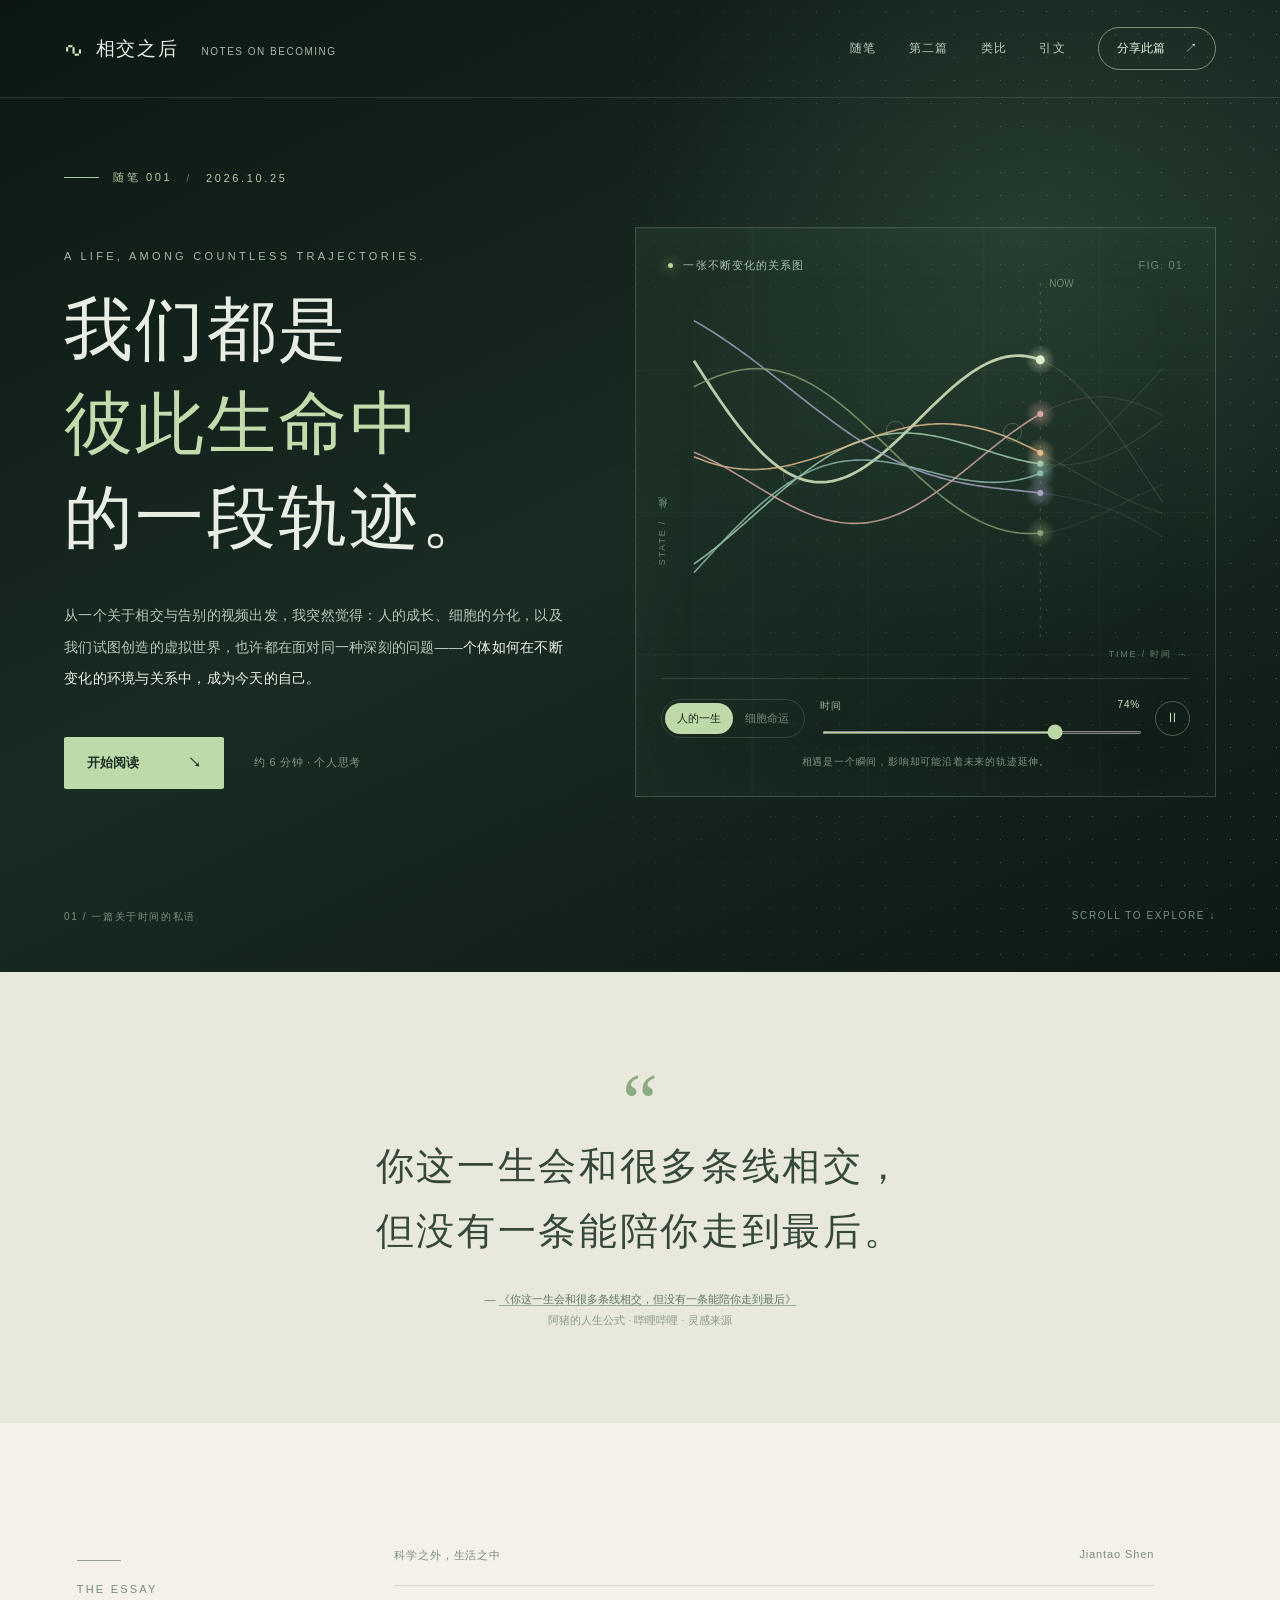
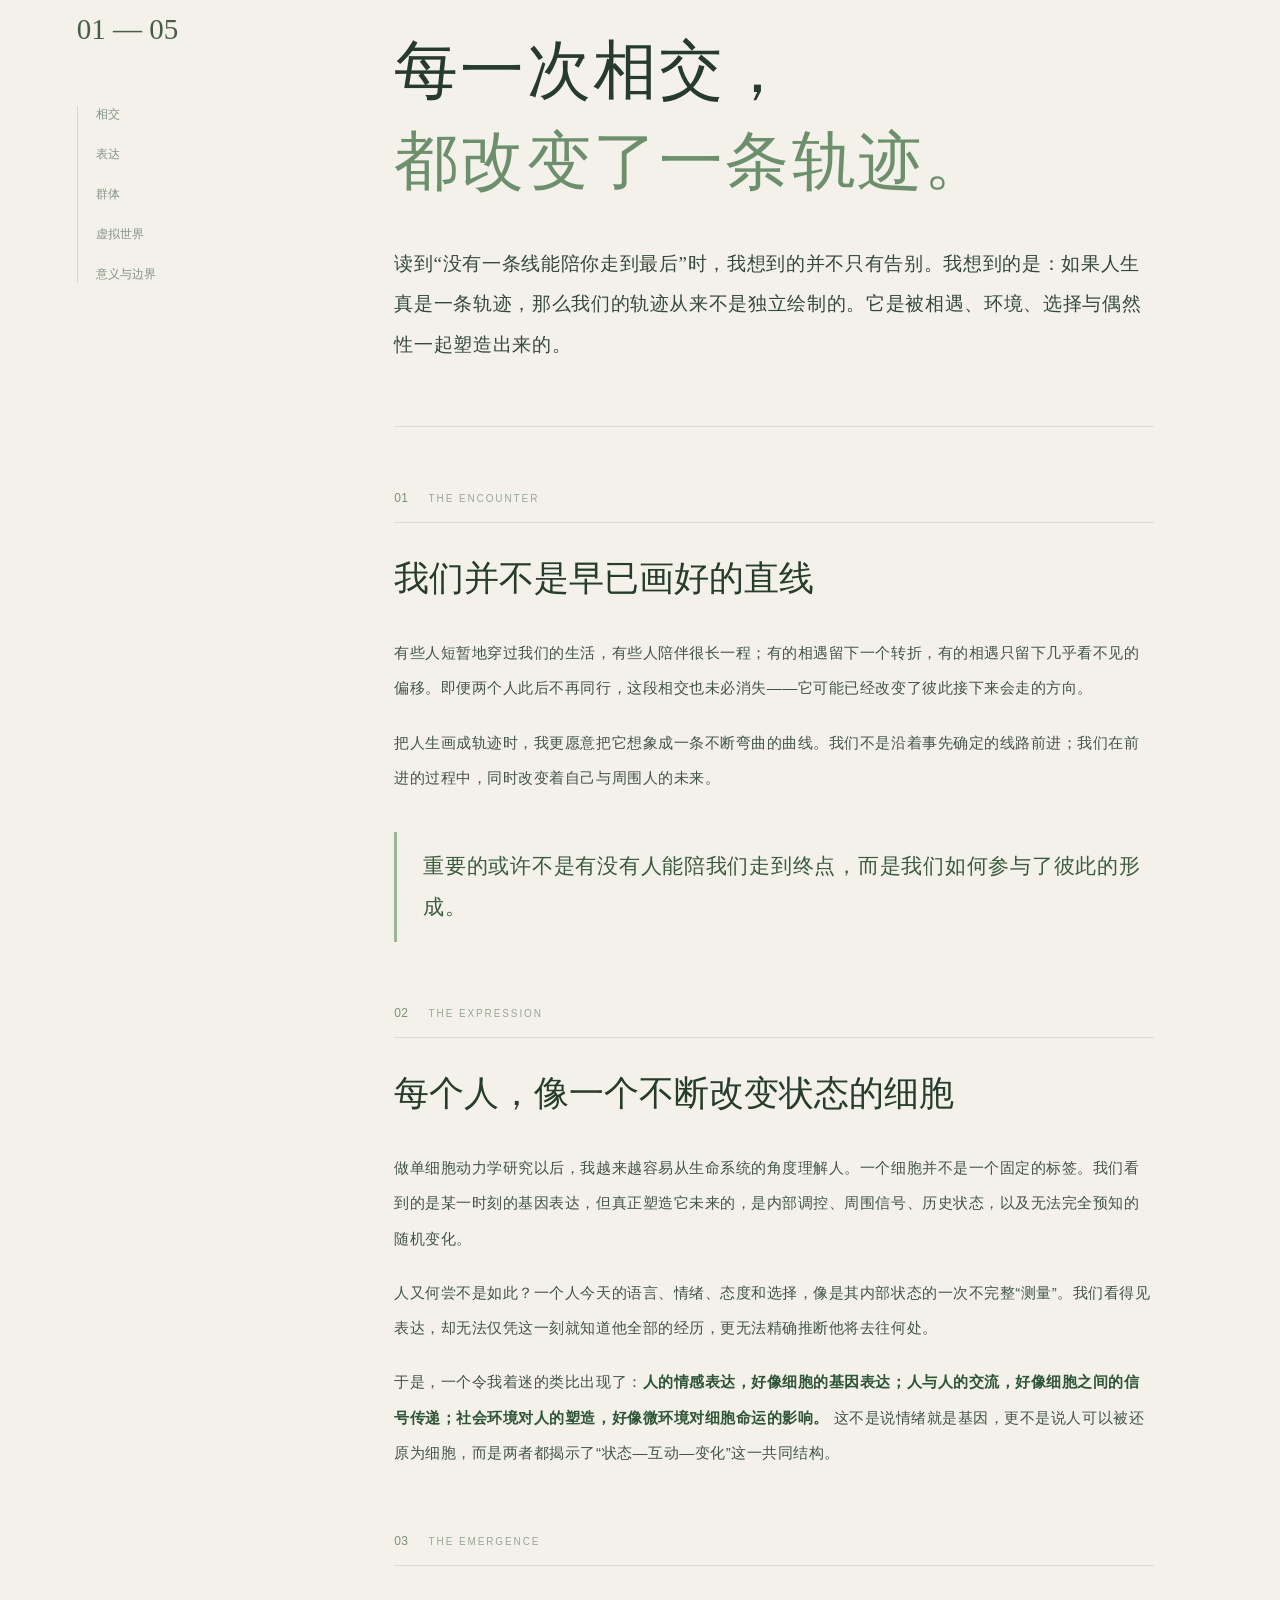
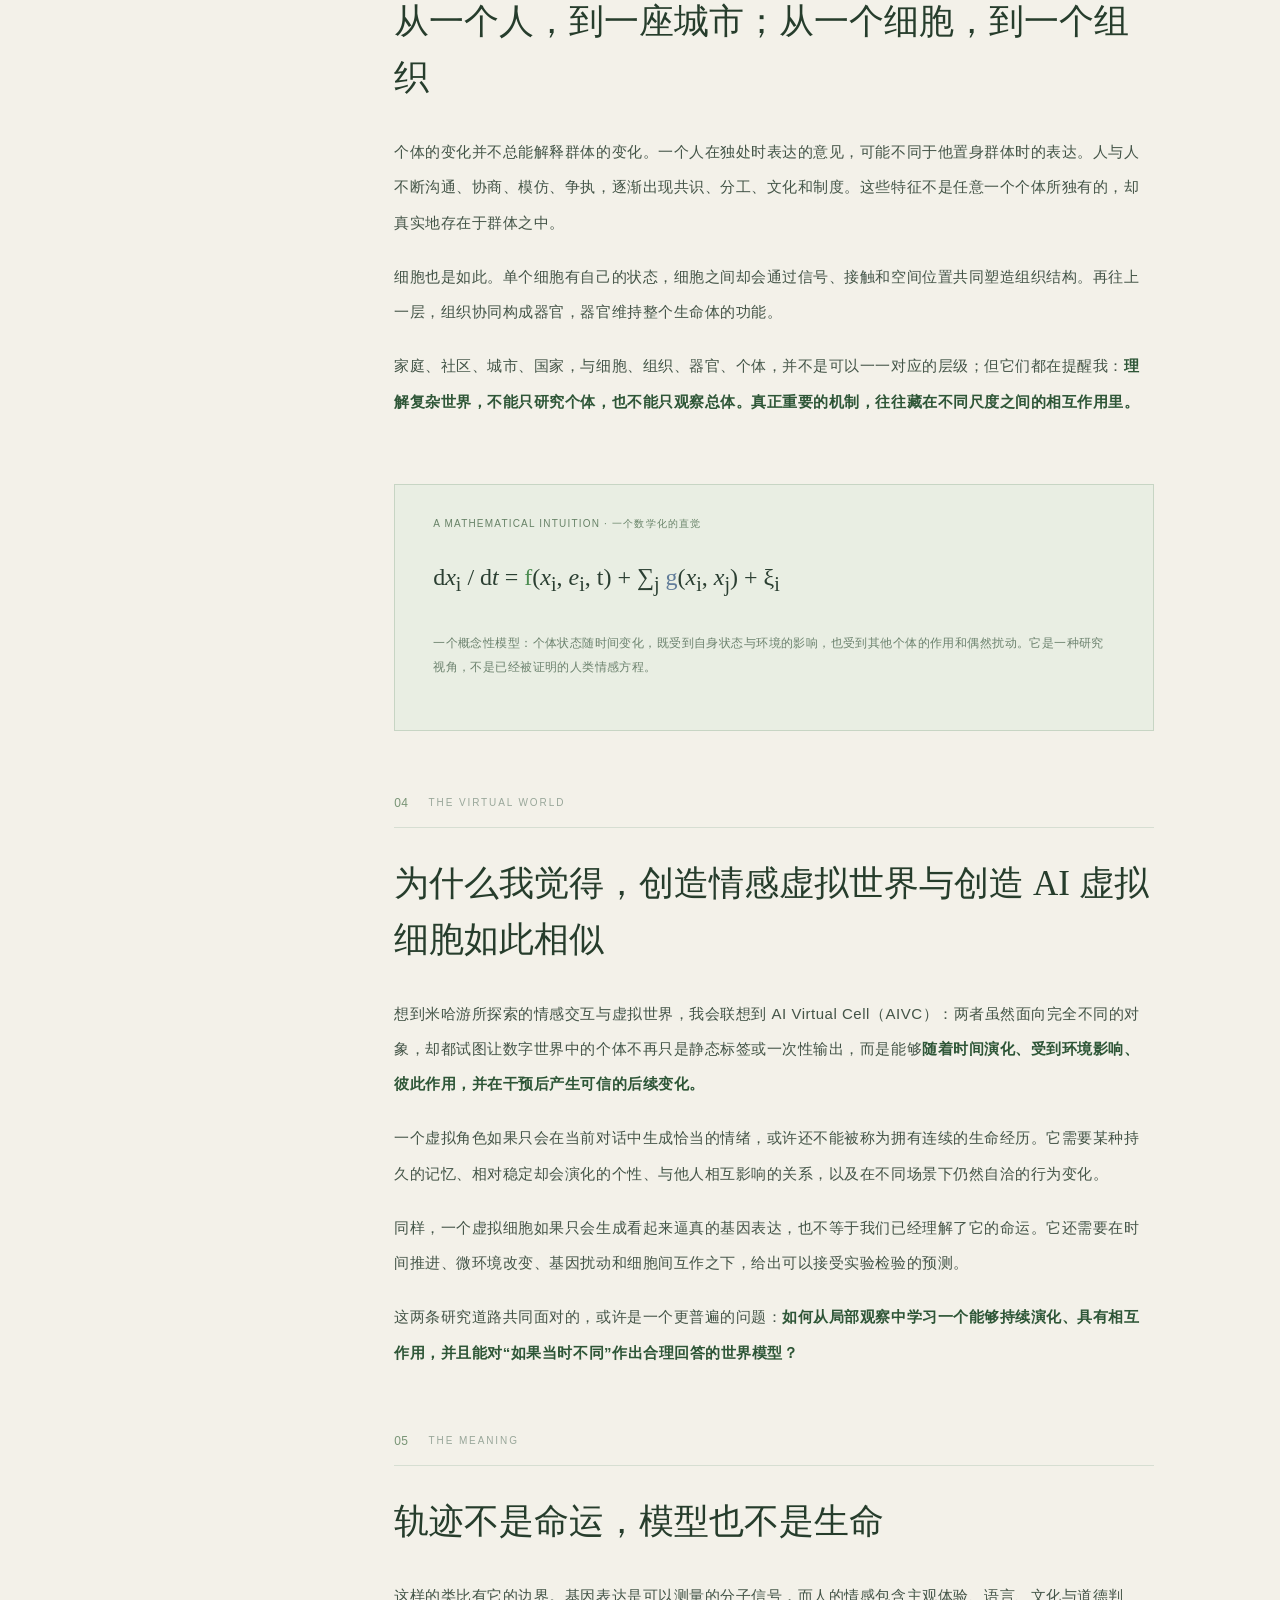
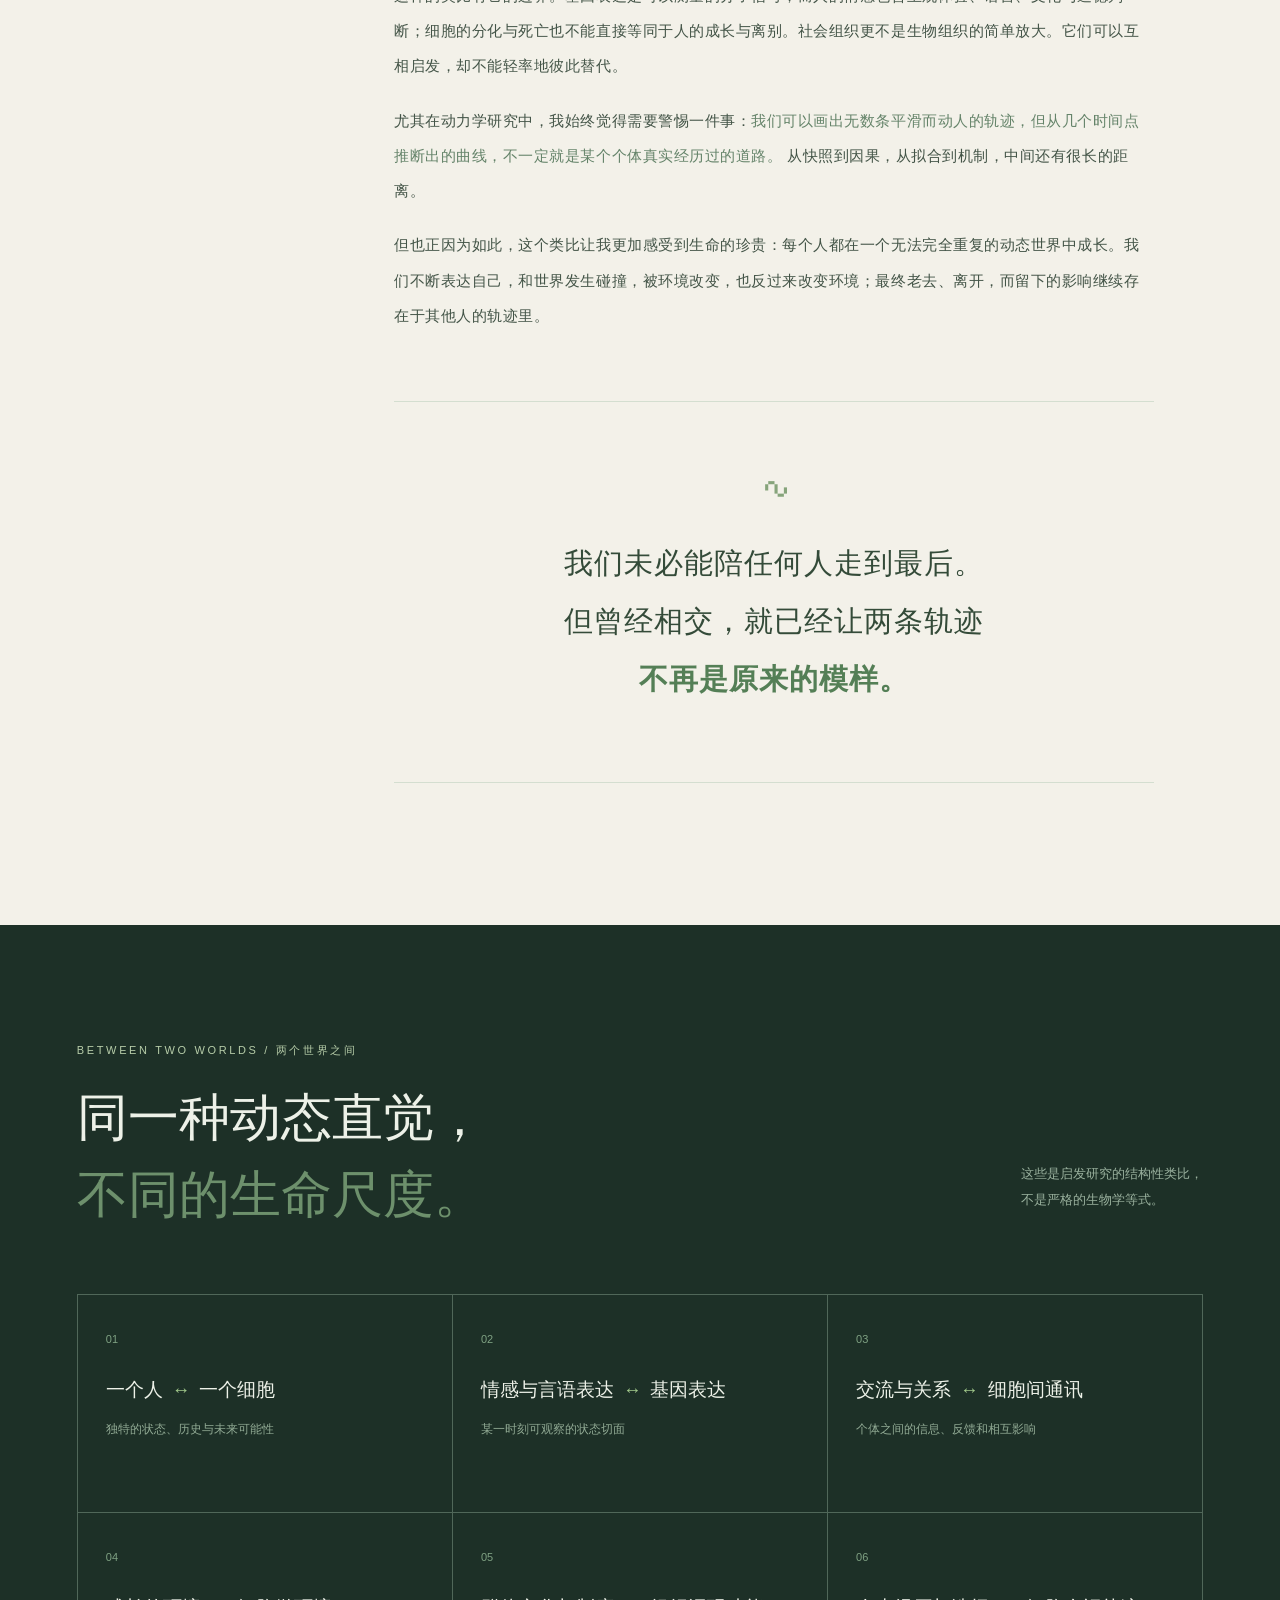
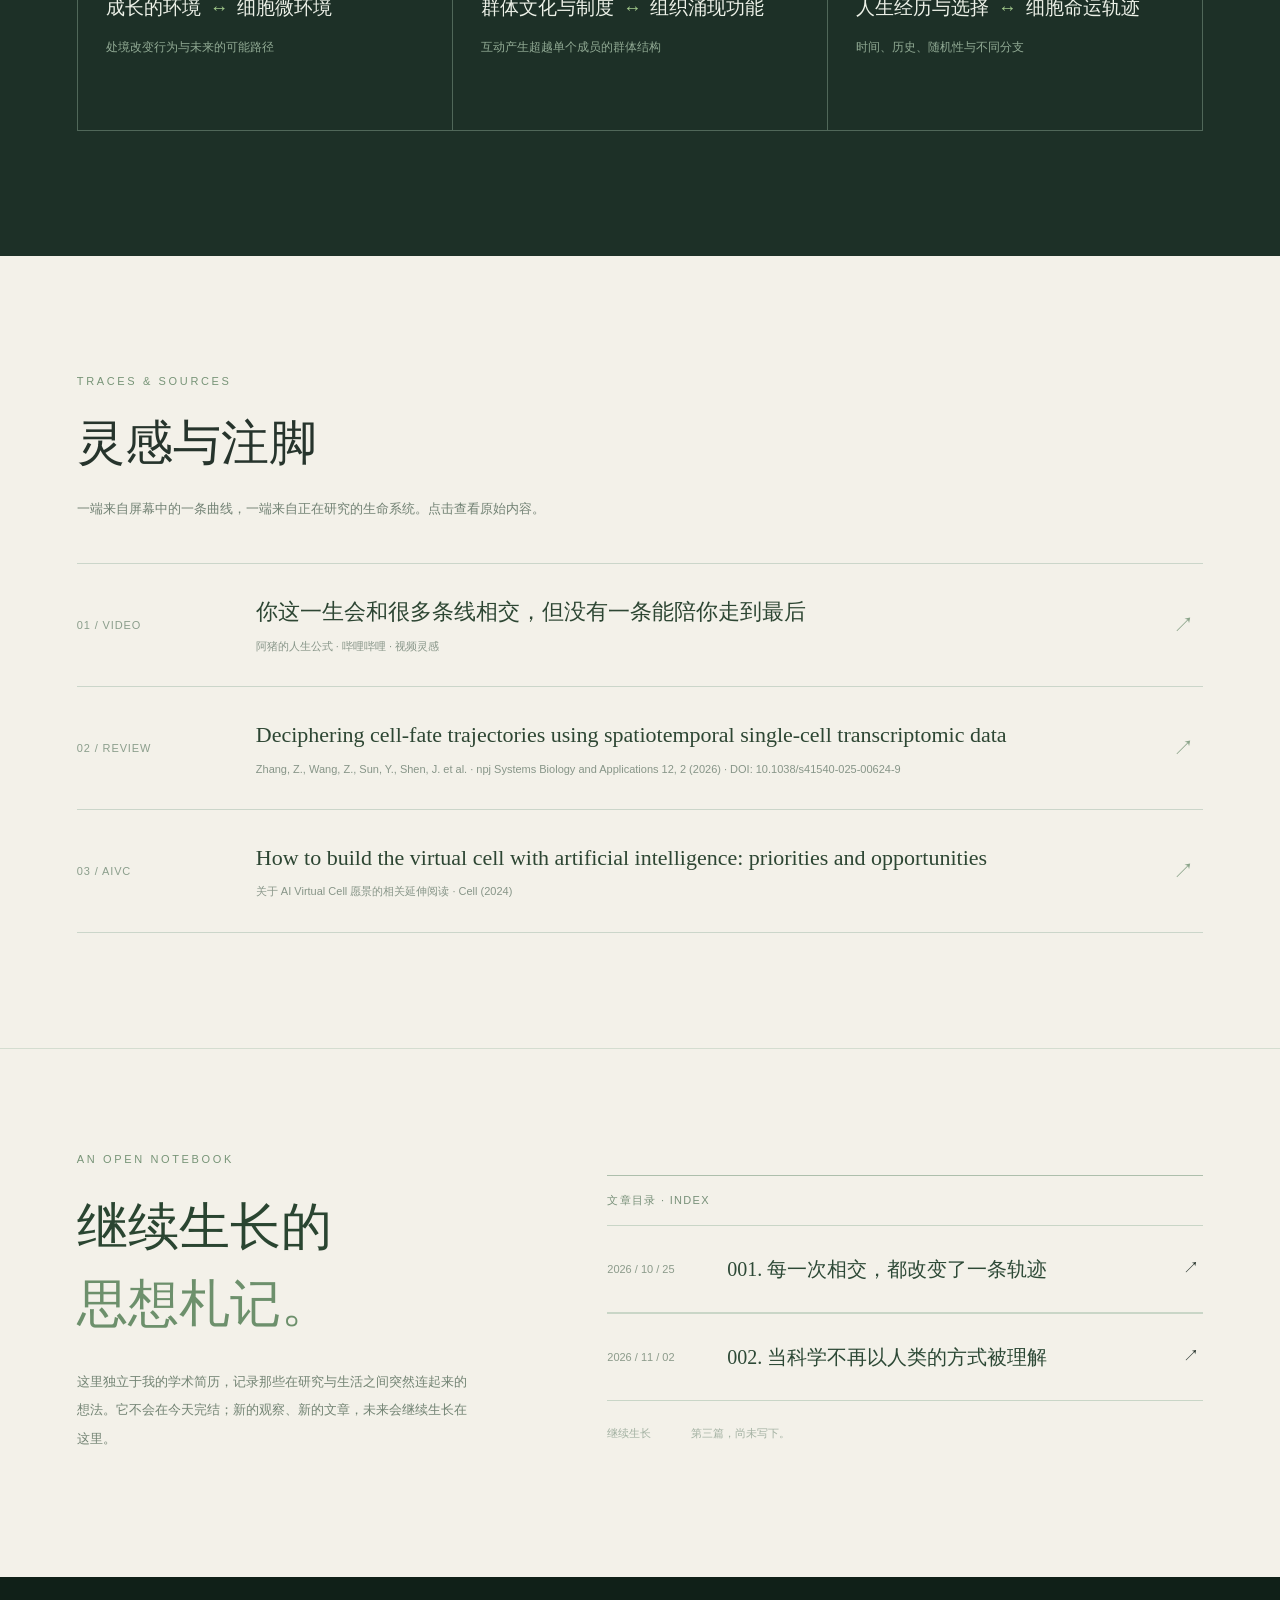
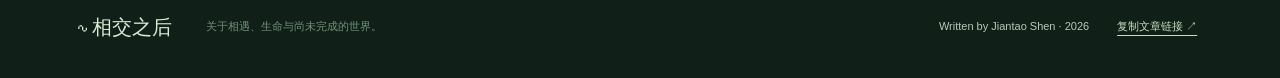
==== commit e2477933: "Add essay 002 to Musings navigation and index" ====
--- a/index.html
+++ b/index.html
@@ -19,6 +19,7 @@
     <a class="wordmark" href="#top" aria-label="相交之后，返回首页"><span class="wordmark-icon">∿</span><span>相交之后</span><em>Notes on Becoming</em></a>
     <nav class="top-nav" aria-label="主导航">
       <a href="#essay">随笔</a>
+      <a href="./notes/ai-and-science.html">第二篇</a>
       <a href="#connections">类比</a>
       <a href="#references">引文</a>
       <button class="share-button" id="shareTop" type="button"><span>分享此篇</span><span aria-hidden="true">↗</span></button>
@@ -133,7 +134,7 @@
 
     <section class="journal section-shell" id="journal">
       <div><span class="section-kicker">AN OPEN NOTEBOOK</span><h2>继续生长的<br><em>思想札记。</em></h2><p>这里独立于我的学术简历，记录那些在研究与生活之间突然连起来的想法。它不会在今天完结；新的观察、新的文章，未来会继续生长在这里。</p></div>
-      <div class="journal-list"><span class="journal-caption">文章目录 · INDEX</span><a class="journal-entry" href="#essay"><span class="journal-date">2026 / 10 / 25</span><span class="journal-title">001. 每一次相交，都改变了一条轨迹</span><span aria-hidden="true">↗</span></a><div class="journal-next"><span>下一篇</span><span>尚未写下。未来见。</span></div></div>
+      <div class="journal-list"><span class="journal-caption">文章目录 · INDEX</span><a class="journal-entry" href="#essay"><span class="journal-date">2026 / 10 / 25</span><span class="journal-title">001. 每一次相交，都改变了一条轨迹</span><span aria-hidden="true">↗</span></a><a class="journal-entry" href="./notes/ai-and-science.html"><span class="journal-date">2026 / 11 / 02</span><span class="journal-title">002. 当科学不再以人类的方式被理解</span><span aria-hidden="true">↗</span></a><div class="journal-next"><span>继续生长</span><span>第三篇，尚未写下。</span></div></div>
     </section>
   </main>
 
